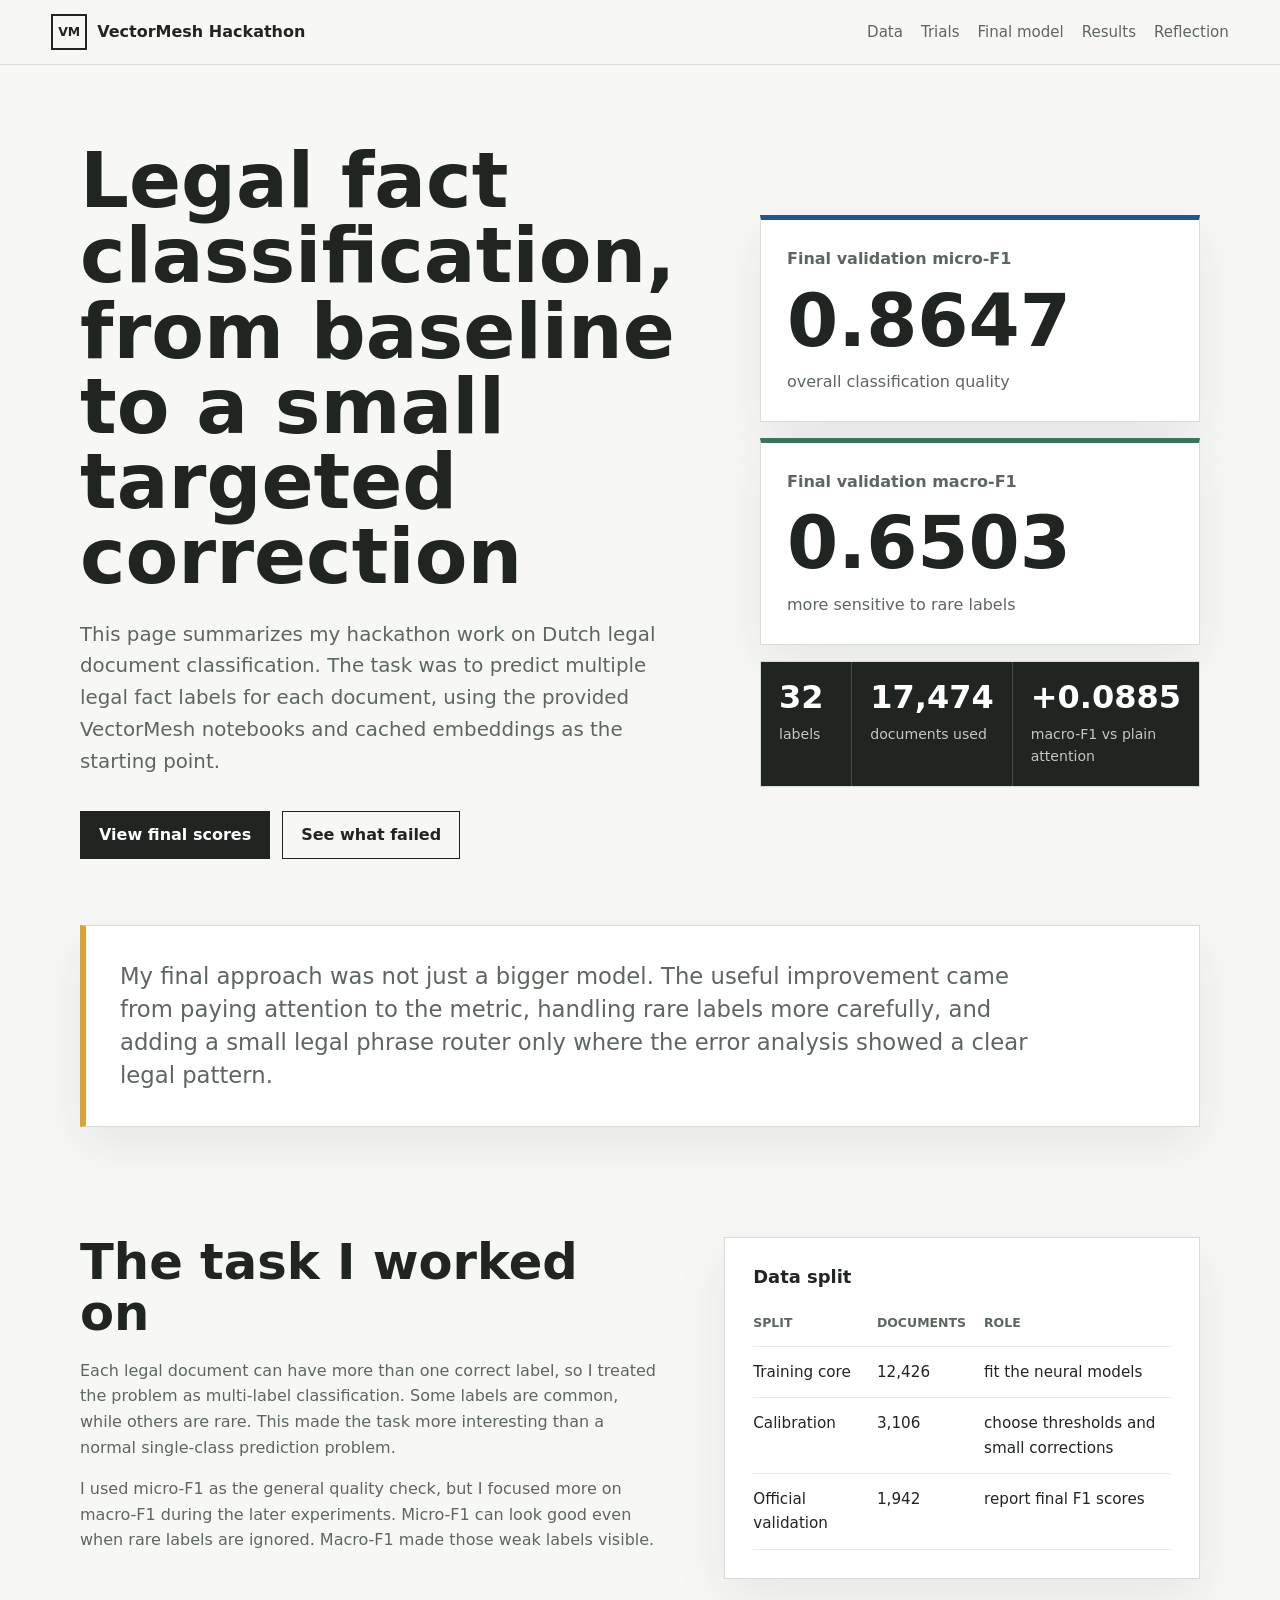
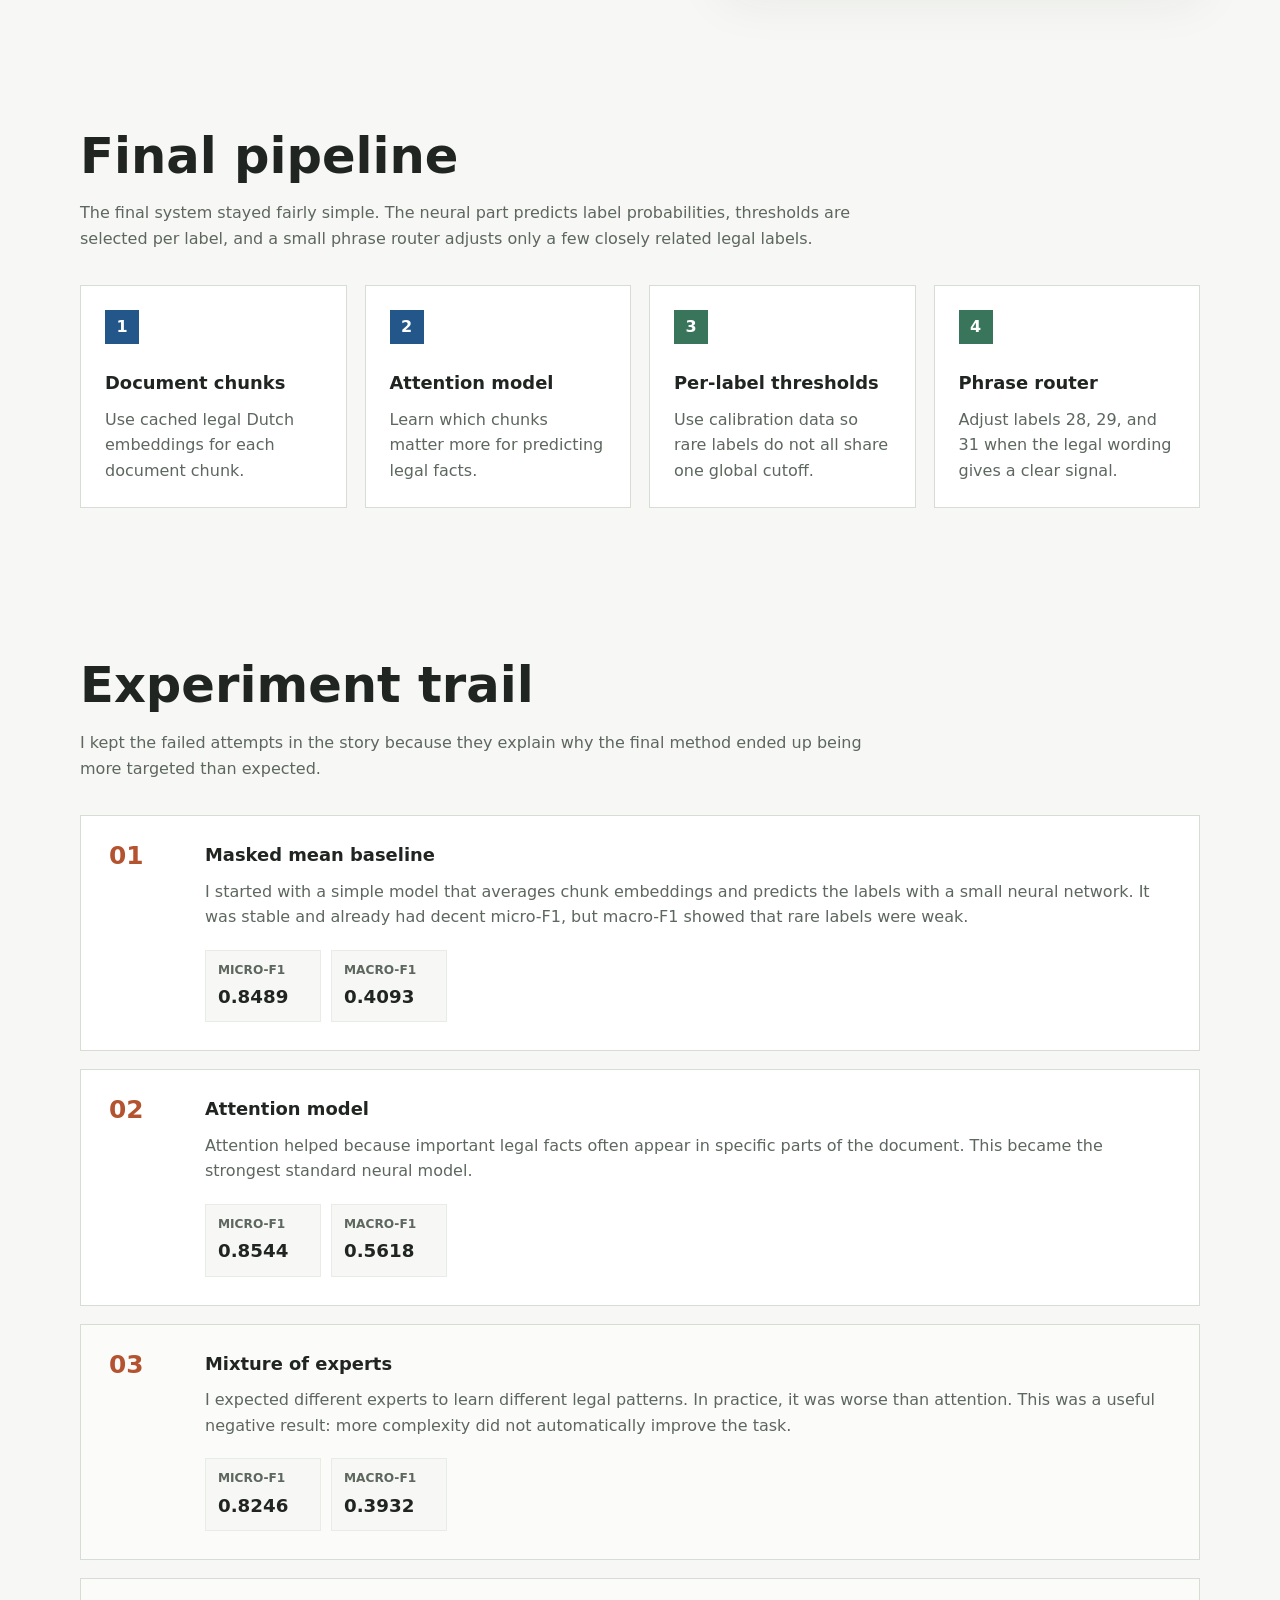
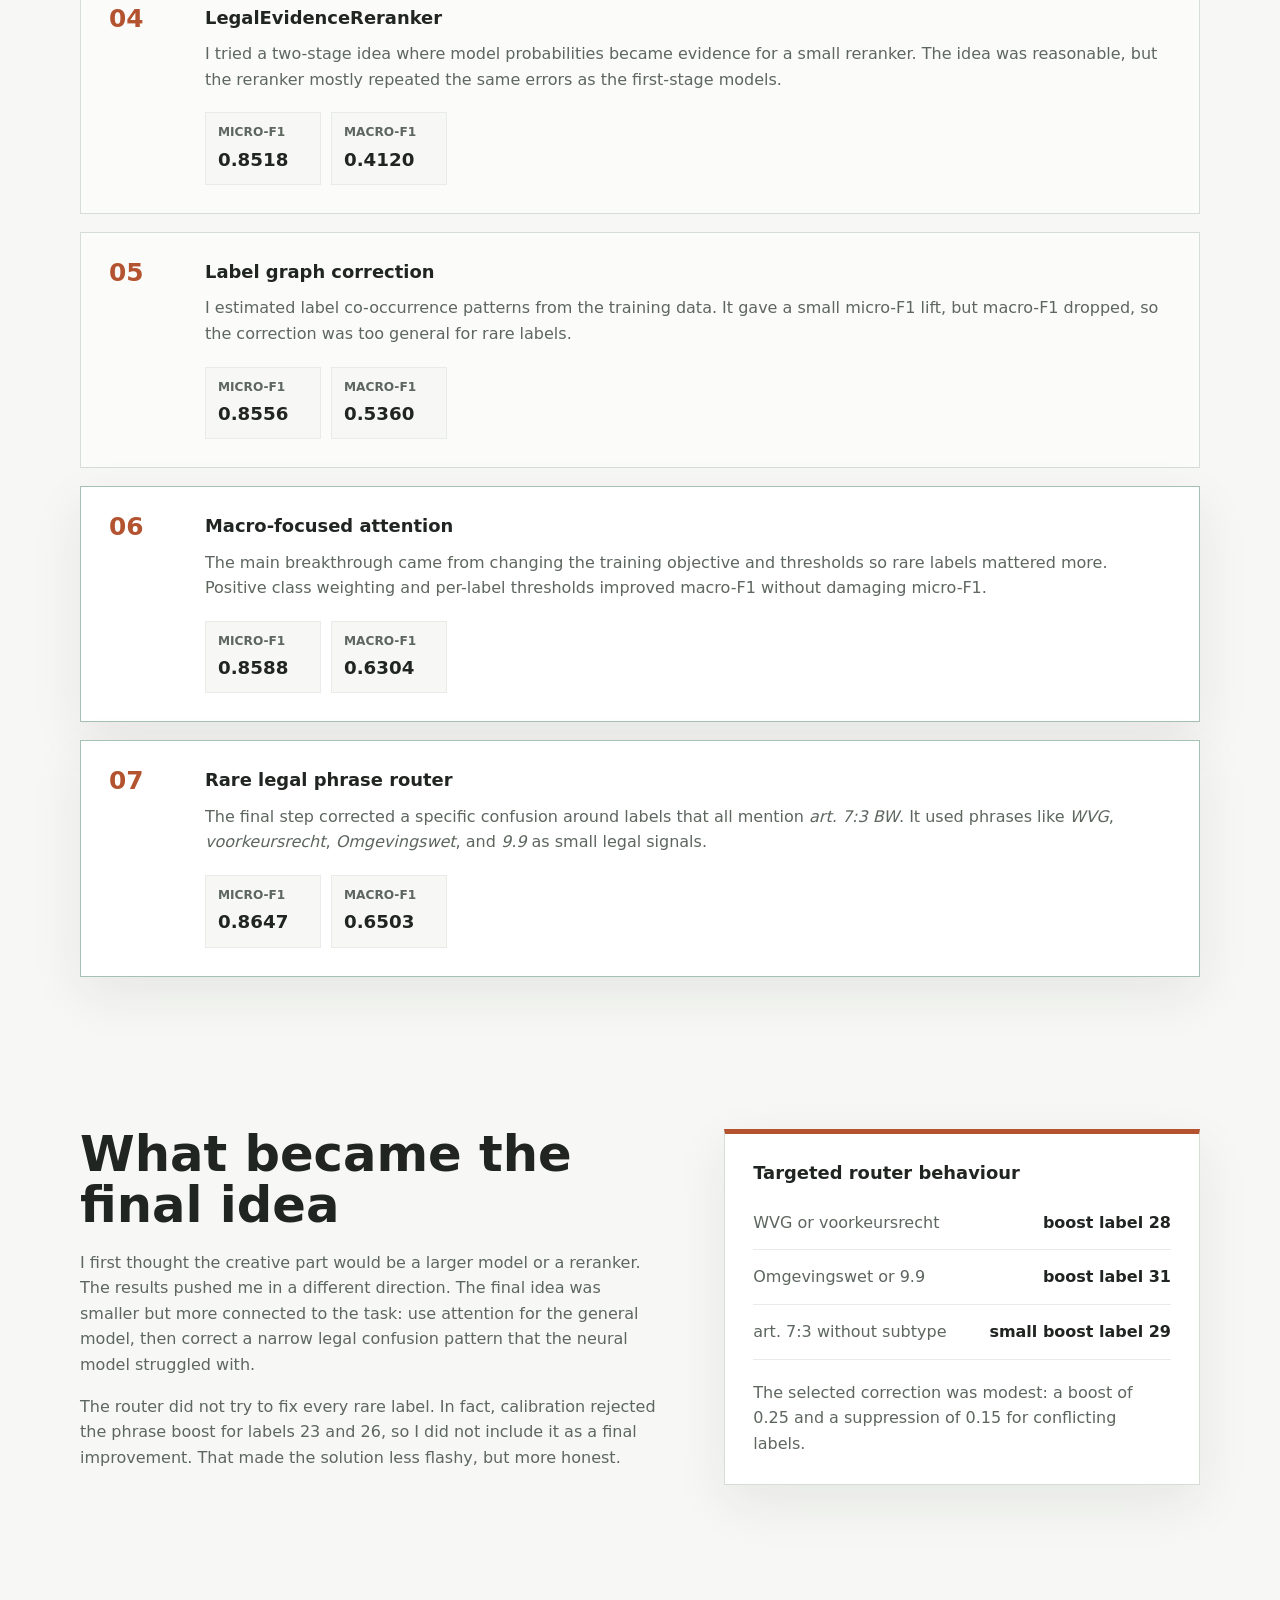
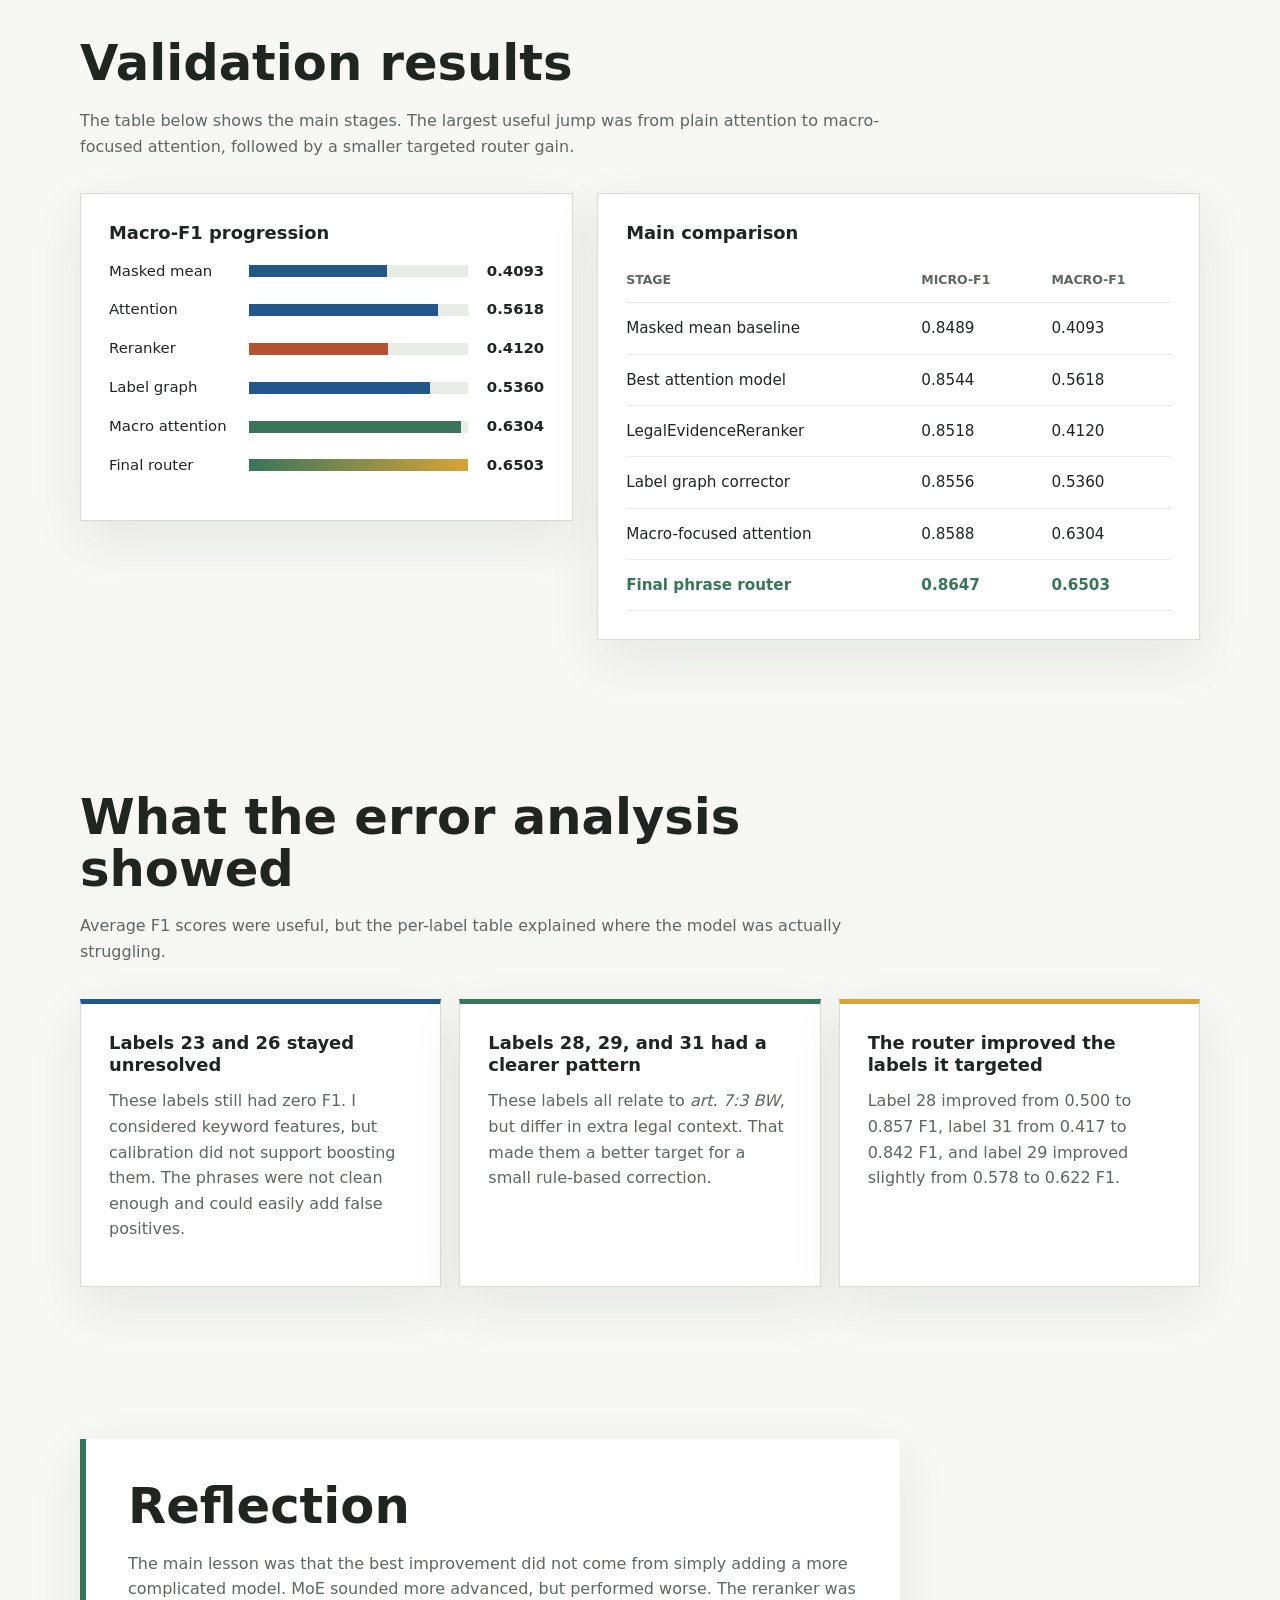
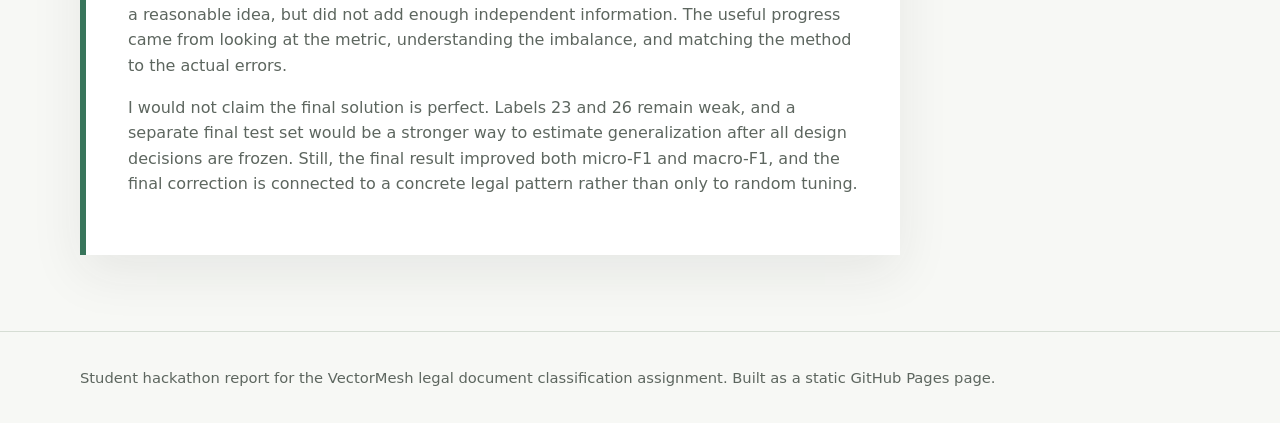
==== index.html @ 1c122263 "Add GitHub Pages report" ====
<!doctype html>
<html lang="en">
<head>
  <meta charset="utf-8">
  <meta name="viewport" content="width=device-width, initial-scale=1">
  <title>VectorMesh Hackathon Report</title>
  <meta name="description" content="Student report for the VectorMesh legal document classification hackathon.">
  <link rel="stylesheet" href="styles.css">
</head>
<body>
  <header class="site-header">
    <a class="brand" href="#top" aria-label="VectorMesh hackathon report home">
      <span class="brand-mark">VM</span>
      <span>VectorMesh Hackathon</span>
    </a>
    <nav class="nav" aria-label="Page sections">
      <a href="#data">Data</a>
      <a href="#experiments">Trials</a>
      <a href="#final">Final model</a>
      <a href="#results">Results</a>
      <a href="#reflection">Reflection</a>
    </nav>
  </header>

  <main id="top">
    <section class="hero section">
      <div class="hero-copy">
        <h1>Legal fact classification, from baseline to a small targeted correction</h1>
        <p>
          This page summarizes my hackathon work on Dutch legal document classification.
          The task was to predict multiple legal fact labels for each document, using the
          provided VectorMesh notebooks and cached embeddings as the starting point.
        </p>
        <div class="hero-actions" aria-label="Main result">
          <a class="button" href="#results">View final scores</a>
          <a class="button secondary" href="#experiments">See what failed</a>
        </div>
      </div>

      <div class="score-panel" aria-label="Final validation scores">
        <div class="score-card main-score">
          <span class="score-label">Final validation micro-F1</span>
          <strong>0.8647</strong>
          <span class="score-note">overall classification quality</span>
        </div>
        <div class="score-card main-score accent">
          <span class="score-label">Final validation macro-F1</span>
          <strong>0.6503</strong>
          <span class="score-note">more sensitive to rare labels</span>
        </div>
        <div class="mini-grid">
          <div>
            <strong>32</strong>
            <span>labels</span>
          </div>
          <div>
            <strong>17,474</strong>
            <span>documents used</span>
          </div>
          <div>
            <strong>+0.0885</strong>
            <span>macro-F1 vs plain attention</span>
          </div>
        </div>
      </div>
    </section>

    <section class="section compact" aria-label="Short summary">
      <div class="summary-strip">
        <p>
          My final approach was not just a bigger model. The useful improvement came from
          paying attention to the metric, handling rare labels more carefully, and adding a
          small legal phrase router only where the error analysis showed a clear legal pattern.
        </p>
      </div>
    </section>

    <section id="data" class="section two-column">
      <div>
        <h2>The task I worked on</h2>
        <p>
          Each legal document can have more than one correct label, so I treated the problem
          as multi-label classification. Some labels are common, while others are rare. This
          made the task more interesting than a normal single-class prediction problem.
        </p>
        <p>
          I used micro-F1 as the general quality check, but I focused more on macro-F1 during
          the later experiments. Micro-F1 can look good even when rare labels are ignored.
          Macro-F1 made those weak labels visible.
        </p>
      </div>

      <div class="table-card">
        <h3>Data split</h3>
        <table>
          <thead>
            <tr>
              <th>Split</th>
              <th>Documents</th>
              <th>Role</th>
            </tr>
          </thead>
          <tbody>
            <tr>
              <td>Training core</td>
              <td>12,426</td>
              <td>fit the neural models</td>
            </tr>
            <tr>
              <td>Calibration</td>
              <td>3,106</td>
              <td>choose thresholds and small corrections</td>
            </tr>
            <tr>
              <td>Official validation</td>
              <td>1,942</td>
              <td>report final F1 scores</td>
            </tr>
          </tbody>
        </table>
      </div>
    </section>

    <section class="section">
      <div class="section-heading">
        <h2>Final pipeline</h2>
        <p>
          The final system stayed fairly simple. The neural part predicts label probabilities,
          thresholds are selected per label, and a small phrase router adjusts only a few
          closely related legal labels.
        </p>
      </div>

      <div class="pipeline" aria-label="Pipeline diagram">
        <div class="pipe-step">
          <span class="pipe-number">1</span>
          <h3>Document chunks</h3>
          <p>Use cached legal Dutch embeddings for each document chunk.</p>
        </div>
        <div class="pipe-arrow" aria-hidden="true">&rarr;</div>
        <div class="pipe-step">
          <span class="pipe-number">2</span>
          <h3>Attention model</h3>
          <p>Learn which chunks matter more for predicting legal facts.</p>
        </div>
        <div class="pipe-arrow" aria-hidden="true">&rarr;</div>
        <div class="pipe-step">
          <span class="pipe-number">3</span>
          <h3>Per-label thresholds</h3>
          <p>Use calibration data so rare labels do not all share one global cutoff.</p>
        </div>
        <div class="pipe-arrow" aria-hidden="true">&rarr;</div>
        <div class="pipe-step">
          <span class="pipe-number">4</span>
          <h3>Phrase router</h3>
          <p>Adjust labels 28, 29, and 31 when the legal wording gives a clear signal.</p>
        </div>
      </div>
    </section>

    <section id="experiments" class="section">
      <div class="section-heading">
        <h2>Experiment trail</h2>
        <p>
          I kept the failed attempts in the story because they explain why the final method
          ended up being more targeted than expected.
        </p>
      </div>

      <div class="timeline">
        <article class="timeline-item">
          <span class="timeline-index">01</span>
          <div>
            <h3>Masked mean baseline</h3>
            <p>
              I started with a simple model that averages chunk embeddings and predicts the
              labels with a small neural network. It was stable and already had decent
              micro-F1, but macro-F1 showed that rare labels were weak.
            </p>
            <dl>
              <div><dt>micro-F1</dt><dd>0.8489</dd></div>
              <div><dt>macro-F1</dt><dd>0.4093</dd></div>
            </dl>
          </div>
        </article>

        <article class="timeline-item">
          <span class="timeline-index">02</span>
          <div>
            <h3>Attention model</h3>
            <p>
              Attention helped because important legal facts often appear in specific parts of
              the document. This became the strongest standard neural model.
            </p>
            <dl>
              <div><dt>micro-F1</dt><dd>0.8544</dd></div>
              <div><dt>macro-F1</dt><dd>0.5618</dd></div>
            </dl>
          </div>
        </article>

        <article class="timeline-item muted">
          <span class="timeline-index">03</span>
          <div>
            <h3>Mixture of experts</h3>
            <p>
              I expected different experts to learn different legal patterns. In practice, it
              was worse than attention. This was a useful negative result: more complexity did
              not automatically improve the task.
            </p>
            <dl>
              <div><dt>micro-F1</dt><dd>0.8246</dd></div>
              <div><dt>macro-F1</dt><dd>0.3932</dd></div>
            </dl>
          </div>
        </article>

        <article class="timeline-item muted">
          <span class="timeline-index">04</span>
          <div>
            <h3>LegalEvidenceReranker</h3>
            <p>
              I tried a two-stage idea where model probabilities became evidence for a small
              reranker. The idea was reasonable, but the reranker mostly repeated the same
              errors as the first-stage models.
            </p>
            <dl>
              <div><dt>micro-F1</dt><dd>0.8518</dd></div>
              <div><dt>macro-F1</dt><dd>0.4120</dd></div>
            </dl>
          </div>
        </article>

        <article class="timeline-item muted">
          <span class="timeline-index">05</span>
          <div>
            <h3>Label graph correction</h3>
            <p>
              I estimated label co-occurrence patterns from the training data. It gave a small
              micro-F1 lift, but macro-F1 dropped, so the correction was too general for rare
              labels.
            </p>
            <dl>
              <div><dt>micro-F1</dt><dd>0.8556</dd></div>
              <div><dt>macro-F1</dt><dd>0.5360</dd></div>
            </dl>
          </div>
        </article>

        <article class="timeline-item highlight">
          <span class="timeline-index">06</span>
          <div>
            <h3>Macro-focused attention</h3>
            <p>
              The main breakthrough came from changing the training objective and thresholds
              so rare labels mattered more. Positive class weighting and per-label thresholds
              improved macro-F1 without damaging micro-F1.
            </p>
            <dl>
              <div><dt>micro-F1</dt><dd>0.8588</dd></div>
              <div><dt>macro-F1</dt><dd>0.6304</dd></div>
            </dl>
          </div>
        </article>

        <article class="timeline-item highlight">
          <span class="timeline-index">07</span>
          <div>
            <h3>Rare legal phrase router</h3>
            <p>
              The final step corrected a specific confusion around labels that all mention
              <em>art. 7:3 BW</em>. It used phrases like <em>WVG</em>, <em>voorkeursrecht</em>,
              <em>Omgevingswet</em>, and <em>9.9</em> as small legal signals.
            </p>
            <dl>
              <div><dt>micro-F1</dt><dd>0.8647</dd></div>
              <div><dt>macro-F1</dt><dd>0.6503</dd></div>
            </dl>
          </div>
        </article>
      </div>
    </section>

    <section id="final" class="section two-column final-section">
      <div>
        <h2>What became the final idea</h2>
        <p>
          I first thought the creative part would be a larger model or a reranker. The results
          pushed me in a different direction. The final idea was smaller but more connected to
          the task: use attention for the general model, then correct a narrow legal confusion
          pattern that the neural model struggled with.
        </p>
        <p>
          The router did not try to fix every rare label. In fact, calibration rejected the
          phrase boost for labels 23 and 26, so I did not include it as a final improvement.
          That made the solution less flashy, but more honest.
        </p>
      </div>

      <div class="router-card">
        <h3>Targeted router behaviour</h3>
        <div class="router-rule">
          <span>WVG or voorkeursrecht</span>
          <strong>boost label 28</strong>
        </div>
        <div class="router-rule">
          <span>Omgevingswet or 9.9</span>
          <strong>boost label 31</strong>
        </div>
        <div class="router-rule">
          <span>art. 7:3 without subtype</span>
          <strong>small boost label 29</strong>
        </div>
        <p>
          The selected correction was modest: a boost of 0.25 and a suppression of 0.15 for
          conflicting labels.
        </p>
      </div>
    </section>

    <section id="results" class="section">
      <div class="section-heading">
        <h2>Validation results</h2>
        <p>
          The table below shows the main stages. The largest useful jump was from plain
          attention to macro-focused attention, followed by a smaller targeted router gain.
        </p>
      </div>

      <div class="results-layout">
        <div class="chart-card" aria-label="Macro-F1 chart">
          <h3>Macro-F1 progression</h3>
          <div class="bar-row">
            <span>Masked mean</span>
            <div class="bar-track"><div class="bar" style="width: 62.9%"></div></div>
            <strong>0.4093</strong>
          </div>
          <div class="bar-row">
            <span>Attention</span>
            <div class="bar-track"><div class="bar" style="width: 86.4%"></div></div>
            <strong>0.5618</strong>
          </div>
          <div class="bar-row weak">
            <span>Reranker</span>
            <div class="bar-track"><div class="bar" style="width: 63.4%"></div></div>
            <strong>0.4120</strong>
          </div>
          <div class="bar-row">
            <span>Label graph</span>
            <div class="bar-track"><div class="bar" style="width: 82.4%"></div></div>
            <strong>0.5360</strong>
          </div>
          <div class="bar-row good">
            <span>Macro attention</span>
            <div class="bar-track"><div class="bar" style="width: 96.9%"></div></div>
            <strong>0.6304</strong>
          </div>
          <div class="bar-row best">
            <span>Final router</span>
            <div class="bar-track"><div class="bar" style="width: 100%"></div></div>
            <strong>0.6503</strong>
          </div>
        </div>

        <div class="table-card">
          <h3>Main comparison</h3>
          <table>
            <thead>
              <tr>
                <th>Stage</th>
                <th>Micro-F1</th>
                <th>Macro-F1</th>
              </tr>
            </thead>
            <tbody>
              <tr>
                <td>Masked mean baseline</td>
                <td>0.8489</td>
                <td>0.4093</td>
              </tr>
              <tr>
                <td>Best attention model</td>
                <td>0.8544</td>
                <td>0.5618</td>
              </tr>
              <tr>
                <td>LegalEvidenceReranker</td>
                <td>0.8518</td>
                <td>0.4120</td>
              </tr>
              <tr>
                <td>Label graph corrector</td>
                <td>0.8556</td>
                <td>0.5360</td>
              </tr>
              <tr>
                <td>Macro-focused attention</td>
                <td>0.8588</td>
                <td>0.6304</td>
              </tr>
              <tr class="final-row">
                <td>Final phrase router</td>
                <td>0.8647</td>
                <td>0.6503</td>
              </tr>
            </tbody>
          </table>
        </div>
      </div>
    </section>

    <section class="section">
      <div class="section-heading">
        <h2>What the error analysis showed</h2>
        <p>
          Average F1 scores were useful, but the per-label table explained where the model was
          actually struggling.
        </p>
      </div>

      <div class="insight-grid">
        <article class="insight-card">
          <h3>Labels 23 and 26 stayed unresolved</h3>
          <p>
            These labels still had zero F1. I considered keyword features, but calibration did
            not support boosting them. The phrases were not clean enough and could easily add
            false positives.
          </p>
        </article>
        <article class="insight-card">
          <h3>Labels 28, 29, and 31 had a clearer pattern</h3>
          <p>
            These labels all relate to <em>art. 7:3 BW</em>, but differ in extra legal context.
            That made them a better target for a small rule-based correction.
          </p>
        </article>
        <article class="insight-card">
          <h3>The router improved the labels it targeted</h3>
          <p>
            Label 28 improved from 0.500 to 0.857 F1, label 31 from 0.417 to 0.842 F1,
            and label 29 improved slightly from 0.578 to 0.622 F1.
          </p>
        </article>
      </div>
    </section>

    <section id="reflection" class="section reflection">
      <div>
        <h2>Reflection</h2>
        <p>
          The main lesson was that the best improvement did not come from simply adding a more
          complicated model. MoE sounded more advanced, but performed worse. The reranker was a
          reasonable idea, but did not add enough independent information. The useful progress
          came from looking at the metric, understanding the imbalance, and matching the method
          to the actual errors.
        </p>
        <p>
          I would not claim the final solution is perfect. Labels 23 and 26 remain weak, and a
          separate final test set would be a stronger way to estimate generalization after all
          design decisions are frozen. Still, the final result improved both micro-F1 and
          macro-F1, and the final correction is connected to a concrete legal pattern rather
          than only to random tuning.
        </p>
      </div>
    </section>
  </main>

  <footer class="footer">
    <p>
      Student hackathon report for the VectorMesh legal document classification assignment.
      Built as a static GitHub Pages page.
    </p>
  </footer>
</body>
</html>
---- styles.css ----
:root {
  color-scheme: light;
  --bg: #f7f8f5;
  --paper: #ffffff;
  --ink: #202522;
  --muted: #5d665f;
  --soft: #e8ece6;
  --line: #d6ddd4;
  --blue: #235789;
  --green: #38755b;
  --rust: #b3532f;
  --gold: #d8a337;
  --shadow: 0 18px 50px rgba(32, 37, 34, 0.08);
}

* {
  box-sizing: border-box;
}

html {
  scroll-behavior: smooth;
}

body {
  margin: 0;
  background: var(--bg);
  color: var(--ink);
  font-family: Inter, ui-sans-serif, system-ui, -apple-system, BlinkMacSystemFont, "Segoe UI", sans-serif;
  font-size: 16px;
  line-height: 1.6;
  overflow-x: hidden;
}

a {
  color: inherit;
}

.site-header {
  position: sticky;
  top: 0;
  z-index: 10;
  display: flex;
  align-items: center;
  justify-content: space-between;
  gap: 24px;
  padding: 14px clamp(18px, 4vw, 56px);
  border-bottom: 1px solid rgba(214, 221, 212, 0.9);
  background: rgba(247, 248, 245, 0.92);
  backdrop-filter: blur(14px);
}

.brand,
.nav {
  display: flex;
  align-items: center;
}

.brand {
  gap: 10px;
  font-weight: 750;
  text-decoration: none;
}

.brand-mark {
  display: grid;
  width: 36px;
  height: 36px;
  place-items: center;
  border: 2px solid var(--ink);
  color: var(--ink);
  font-size: 0.78rem;
  letter-spacing: 0;
}

.nav {
  flex-wrap: wrap;
  justify-content: flex-end;
  gap: 8px 18px;
  color: var(--muted);
  font-size: 0.94rem;
}

.nav a {
  text-decoration: none;
}

.nav a:hover {
  color: var(--blue);
}

.section {
  width: min(1120px, calc(100% - 36px));
  margin: 0 auto;
  padding: 76px 0;
}

.section.compact {
  padding: 18px 0 34px;
}

.hero {
  display: grid;
  min-height: 620px;
  grid-template-columns: minmax(0, 1.05fr) minmax(320px, 0.75fr);
  align-items: center;
  gap: clamp(28px, 5vw, 70px);
  padding-top: 78px;
  padding-bottom: 48px;
}

.hero-copy h1,
h2,
h3,
p {
  margin-top: 0;
}

.hero-copy,
.score-panel,
.table-card,
.chart-card,
.router-card,
.insight-card {
  min-width: 0;
}

.hero-copy h1 {
  max-width: 780px;
  margin-bottom: 24px;
  font-size: clamp(2.35rem, 6vw, 5.45rem);
  line-height: 0.98;
  letter-spacing: 0;
  overflow-wrap: anywhere;
}

.hero-copy p {
  max-width: 660px;
  color: var(--muted);
  font-size: clamp(1.05rem, 1.6vw, 1.24rem);
  overflow-wrap: break-word;
}

.hero-actions {
  display: flex;
  flex-wrap: wrap;
  gap: 12px;
  margin-top: 34px;
}

.button {
  display: inline-flex;
  min-height: 44px;
  align-items: center;
  justify-content: center;
  padding: 10px 18px;
  border: 1px solid var(--ink);
  background: var(--ink);
  color: white;
  font-weight: 700;
  text-decoration: none;
}

.button.secondary {
  background: transparent;
  color: var(--ink);
}

.button:hover {
  transform: translateY(-1px);
}

.score-panel {
  display: grid;
  gap: 16px;
}

.score-card,
.summary-strip,
.table-card,
.chart-card,
.router-card,
.insight-card {
  border: 1px solid var(--line);
  background: var(--paper);
  box-shadow: var(--shadow);
}

.score-card {
  padding: 26px;
}

.main-score {
  border-top: 5px solid var(--blue);
}

.main-score.accent {
  border-top-color: var(--green);
}

.score-label,
.score-note {
  display: block;
  color: var(--muted);
}

.score-label {
  margin-bottom: 12px;
  font-weight: 700;
}

.score-card strong {
  display: block;
  font-size: clamp(2.8rem, 7vw, 4.6rem);
  line-height: 1;
}

.score-note {
  margin-top: 12px;
}

.mini-grid {
  display: grid;
  grid-template-columns: repeat(3, 1fr);
  border: 1px solid var(--line);
  background: var(--ink);
  color: white;
}

.mini-grid div {
  min-height: 108px;
  padding: 18px;
  border-right: 1px solid rgba(255, 255, 255, 0.18);
}

.mini-grid div:last-child {
  border-right: 0;
}

.mini-grid strong,
.mini-grid span {
  display: block;
}

.mini-grid strong {
  font-size: clamp(1.45rem, 3vw, 2rem);
  line-height: 1.1;
}

.mini-grid span {
  margin-top: 8px;
  color: rgba(255, 255, 255, 0.74);
  font-size: 0.88rem;
}

.summary-strip {
  padding: clamp(22px, 4vw, 34px);
  border-left: 6px solid var(--gold);
}

.summary-strip p {
  max-width: 940px;
  margin: 0;
  font-size: clamp(1.1rem, 2vw, 1.42rem);
  line-height: 1.45;
}

.two-column {
  display: grid;
  grid-template-columns: minmax(0, 1fr) minmax(320px, 0.82fr);
  gap: clamp(28px, 5vw, 70px);
}

h2 {
  margin-bottom: 18px;
  font-size: clamp(2rem, 4vw, 3.1rem);
  line-height: 1.04;
  letter-spacing: 0;
}

h3 {
  margin-bottom: 12px;
  font-size: 1.12rem;
  line-height: 1.25;
}

p {
  color: var(--muted);
}

.section-heading {
  max-width: 820px;
  margin-bottom: 34px;
}

.table-card,
.chart-card,
.router-card,
.insight-card {
  padding: clamp(20px, 3vw, 28px);
}

table {
  width: 100%;
  border-collapse: collapse;
  font-size: 0.95rem;
}

th,
td {
  padding: 13px 0;
  border-bottom: 1px solid var(--soft);
  text-align: left;
  vertical-align: top;
}

th {
  color: var(--muted);
  font-size: 0.78rem;
  letter-spacing: 0;
  text-transform: uppercase;
}

td:nth-child(n + 2),
th:nth-child(n + 2) {
  padding-left: 18px;
}

.final-row td {
  color: var(--green);
  font-weight: 800;
}

.pipeline {
  display: grid;
  grid-template-columns: repeat(4, minmax(0, 1fr));
  gap: 18px;
  align-items: stretch;
}

.pipe-step {
  min-height: 220px;
  padding: 24px;
  border: 1px solid var(--line);
  background: var(--paper);
}

.pipe-number {
  display: grid;
  width: 34px;
  height: 34px;
  place-items: center;
  margin-bottom: 28px;
  background: var(--blue);
  color: white;
  font-weight: 800;
}

.pipe-step:nth-of-type(5) .pipe-number,
.pipe-step:nth-of-type(7) .pipe-number {
  background: var(--green);
}

.pipe-step p {
  margin-bottom: 0;
}

.pipe-arrow {
  display: none;
}

.timeline {
  display: grid;
  gap: 18px;
}

.timeline-item {
  display: grid;
  grid-template-columns: 72px minmax(0, 1fr);
  gap: 24px;
  padding: clamp(20px, 3vw, 28px);
  border: 1px solid var(--line);
  background: var(--paper);
}

.timeline-item.highlight {
  border-color: rgba(56, 117, 91, 0.45);
  box-shadow: var(--shadow);
}

.timeline-item.muted {
  background: #fbfbfa;
}

.timeline-index {
  color: var(--rust);
  font-size: 1.55rem;
  font-weight: 850;
  line-height: 1;
}

.timeline-item dl {
  display: flex;
  flex-wrap: wrap;
  gap: 10px;
  margin: 20px 0 0;
}

.timeline-item dl div {
  min-width: 116px;
  padding: 10px 12px;
  border: 1px solid var(--soft);
  background: var(--bg);
}

dt {
  color: var(--muted);
  font-size: 0.76rem;
  font-weight: 700;
  text-transform: uppercase;
}

dd {
  margin: 2px 0 0;
  color: var(--ink);
  font-size: 1.14rem;
  font-weight: 800;
}

.final-section {
  align-items: start;
}

.router-card {
  border-top: 5px solid var(--rust);
}

.router-rule {
  display: grid;
  grid-template-columns: minmax(0, 1fr) auto;
  gap: 16px;
  align-items: center;
  padding: 14px 0;
  border-bottom: 1px solid var(--soft);
}

.router-rule span {
  color: var(--muted);
}

.router-rule strong {
  color: var(--ink);
}

.router-card p {
  margin-top: 20px;
  margin-bottom: 0;
}

.results-layout {
  display: grid;
  grid-template-columns: minmax(0, 0.9fr) minmax(420px, 1.1fr);
  gap: 24px;
  align-items: start;
}

.bar-row {
  display: grid;
  grid-template-columns: 128px minmax(90px, 1fr) 64px;
  gap: 12px;
  align-items: center;
  margin: 15px 0;
  font-size: 0.93rem;
}

.bar-track {
  height: 12px;
  overflow: hidden;
  background: var(--soft);
}

.bar {
  height: 100%;
  background: var(--blue);
}

.bar-row.weak .bar {
  background: var(--rust);
}

.bar-row.good .bar {
  background: var(--green);
}

.bar-row.best .bar {
  background: linear-gradient(90deg, var(--green), var(--gold));
}

.bar-row strong {
  text-align: right;
}

.insight-grid {
  display: grid;
  grid-template-columns: repeat(3, minmax(0, 1fr));
  gap: 18px;
}

.insight-card {
  min-height: 260px;
  border-top: 5px solid var(--blue);
}

.insight-card:nth-child(2) {
  border-top-color: var(--green);
}

.insight-card:nth-child(3) {
  border-top-color: var(--gold);
}

.reflection {
  display: grid;
  grid-template-columns: minmax(0, 820px);
}

.reflection div {
  padding: clamp(26px, 4vw, 42px);
  border-left: 6px solid var(--green);
  background: var(--paper);
  box-shadow: var(--shadow);
}

.footer {
  padding: 34px clamp(18px, 4vw, 56px);
  border-top: 1px solid var(--line);
}

.footer p {
  width: min(1120px, 100%);
  margin: 0 auto;
  font-size: 0.92rem;
}

@media (max-width: 920px) {
  .site-header {
    align-items: flex-start;
    flex-direction: column;
  }

  .nav {
    justify-content: flex-start;
  }

  .hero,
  .two-column,
  .results-layout {
    grid-template-columns: 1fr;
  }

  .hero {
    min-height: auto;
  }

  .pipeline,
  .insight-grid {
    grid-template-columns: 1fr 1fr;
  }
}

@media (max-width: 640px) {
.section {
    width: min(1120px, calc(100% - 26px));
    padding: 54px 0;
  }

  .hero {
    padding-top: 48px;
  }

  .hero-copy h1 {
    max-width: 340px;
    font-size: clamp(1.78rem, 7.2vw, 2rem);
    line-height: 1.08;
  }

  .hero-copy p {
    max-width: 34ch;
    font-size: 1rem;
  }

  .hero-actions,
  .button {
    width: 100%;
  }

  .mini-grid,
  .pipeline,
  .timeline-item,
  .insight-grid {
    grid-template-columns: 1fr;
  }

  .mini-grid div {
    border-right: 0;
    border-bottom: 1px solid rgba(255, 255, 255, 0.18);
  }

  .mini-grid div:last-child {
    border-bottom: 0;
  }

  .timeline-item {
    gap: 12px;
  }

  .router-rule,
  .bar-row {
    grid-template-columns: 1fr;
  }

  .bar-row strong {
    text-align: left;
  }

  table {
    font-size: 0.88rem;
  }

  th,
  td {
    padding: 10px 0;
  }

  td:nth-child(n + 2),
  th:nth-child(n + 2) {
    padding-left: 10px;
  }
}
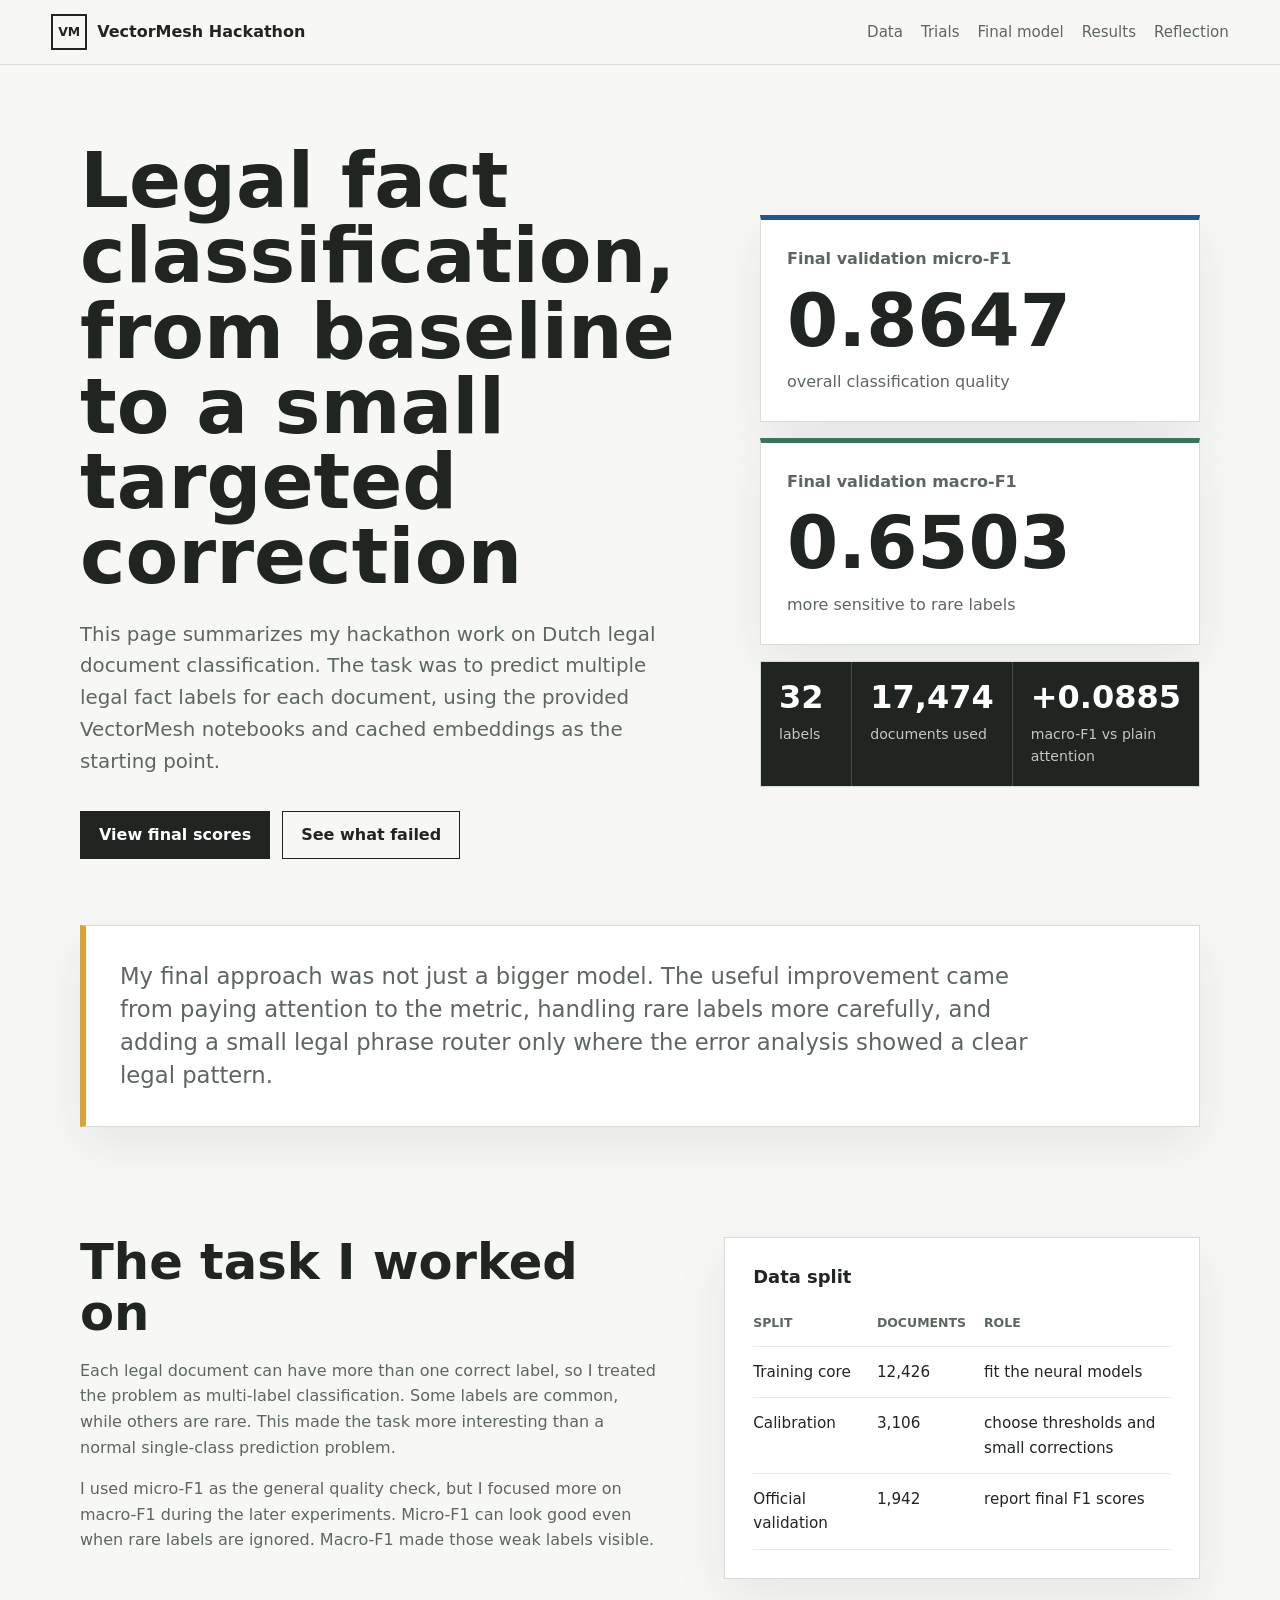
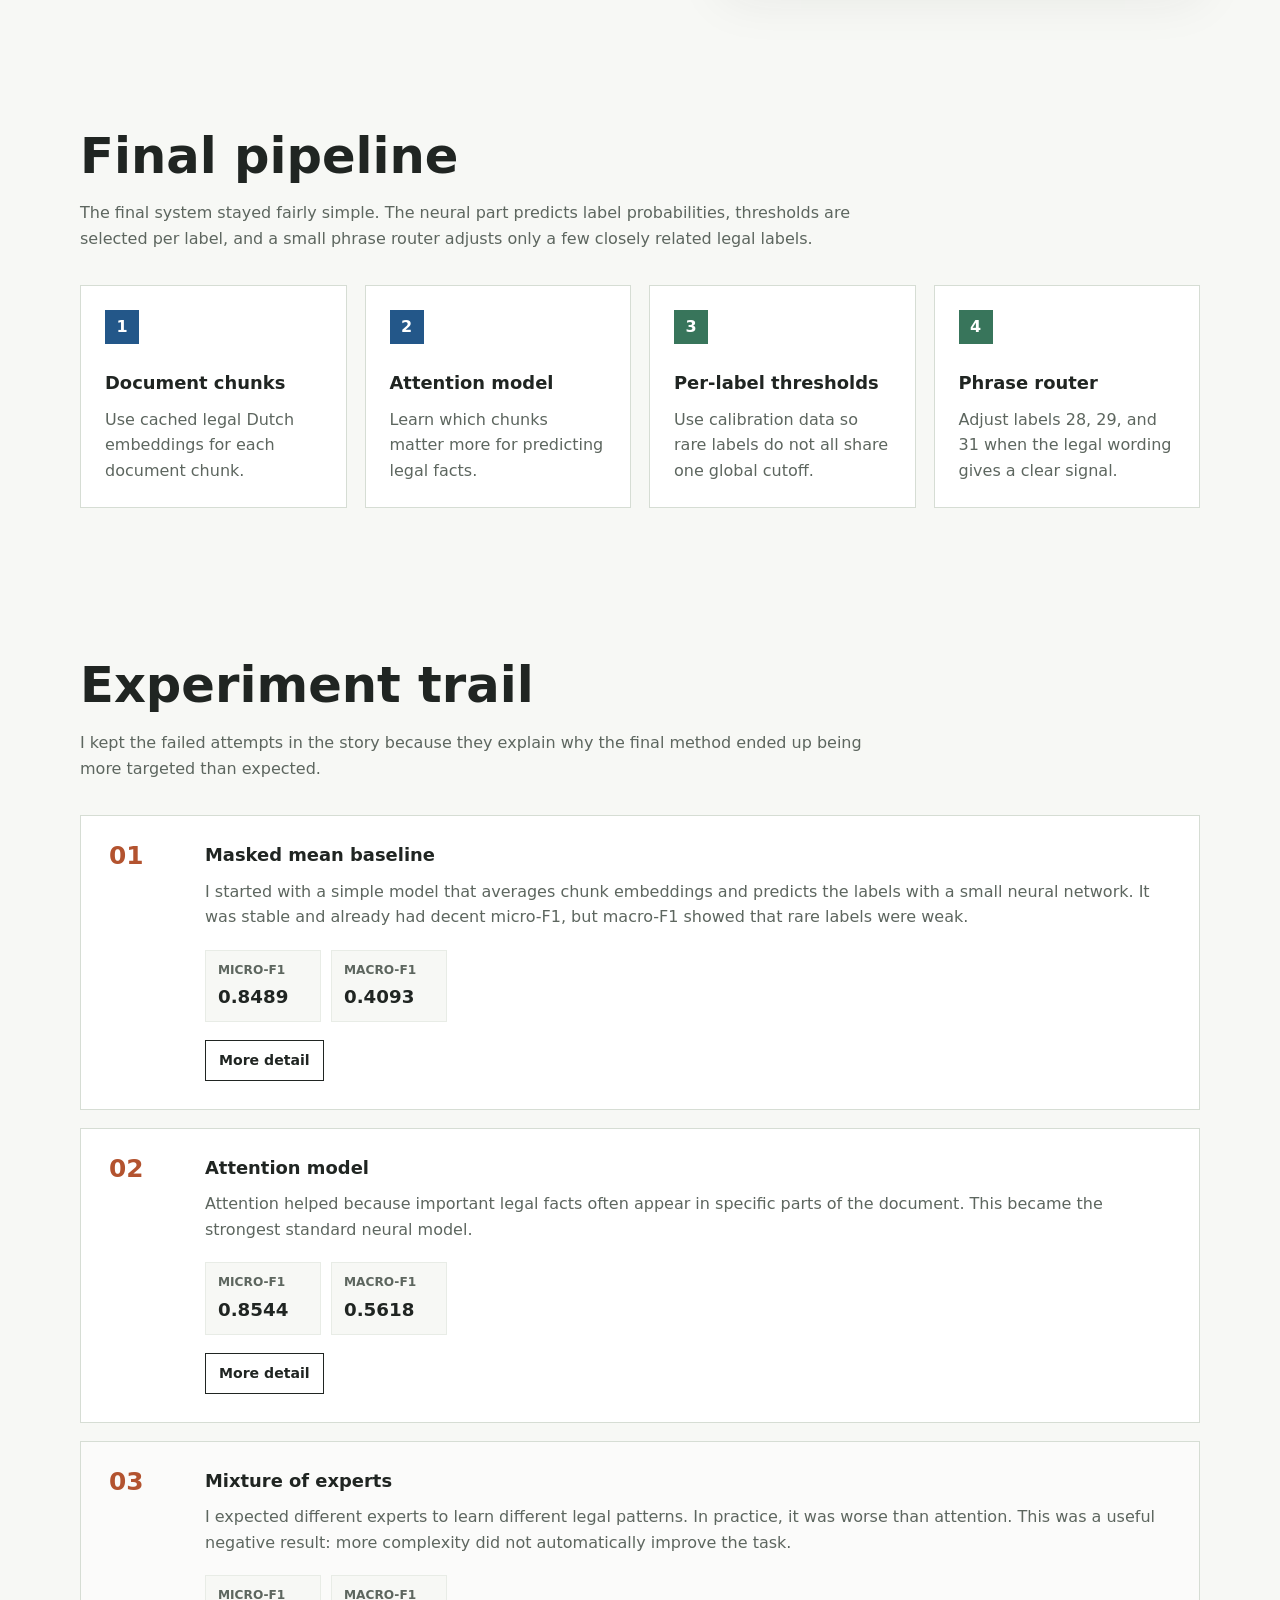
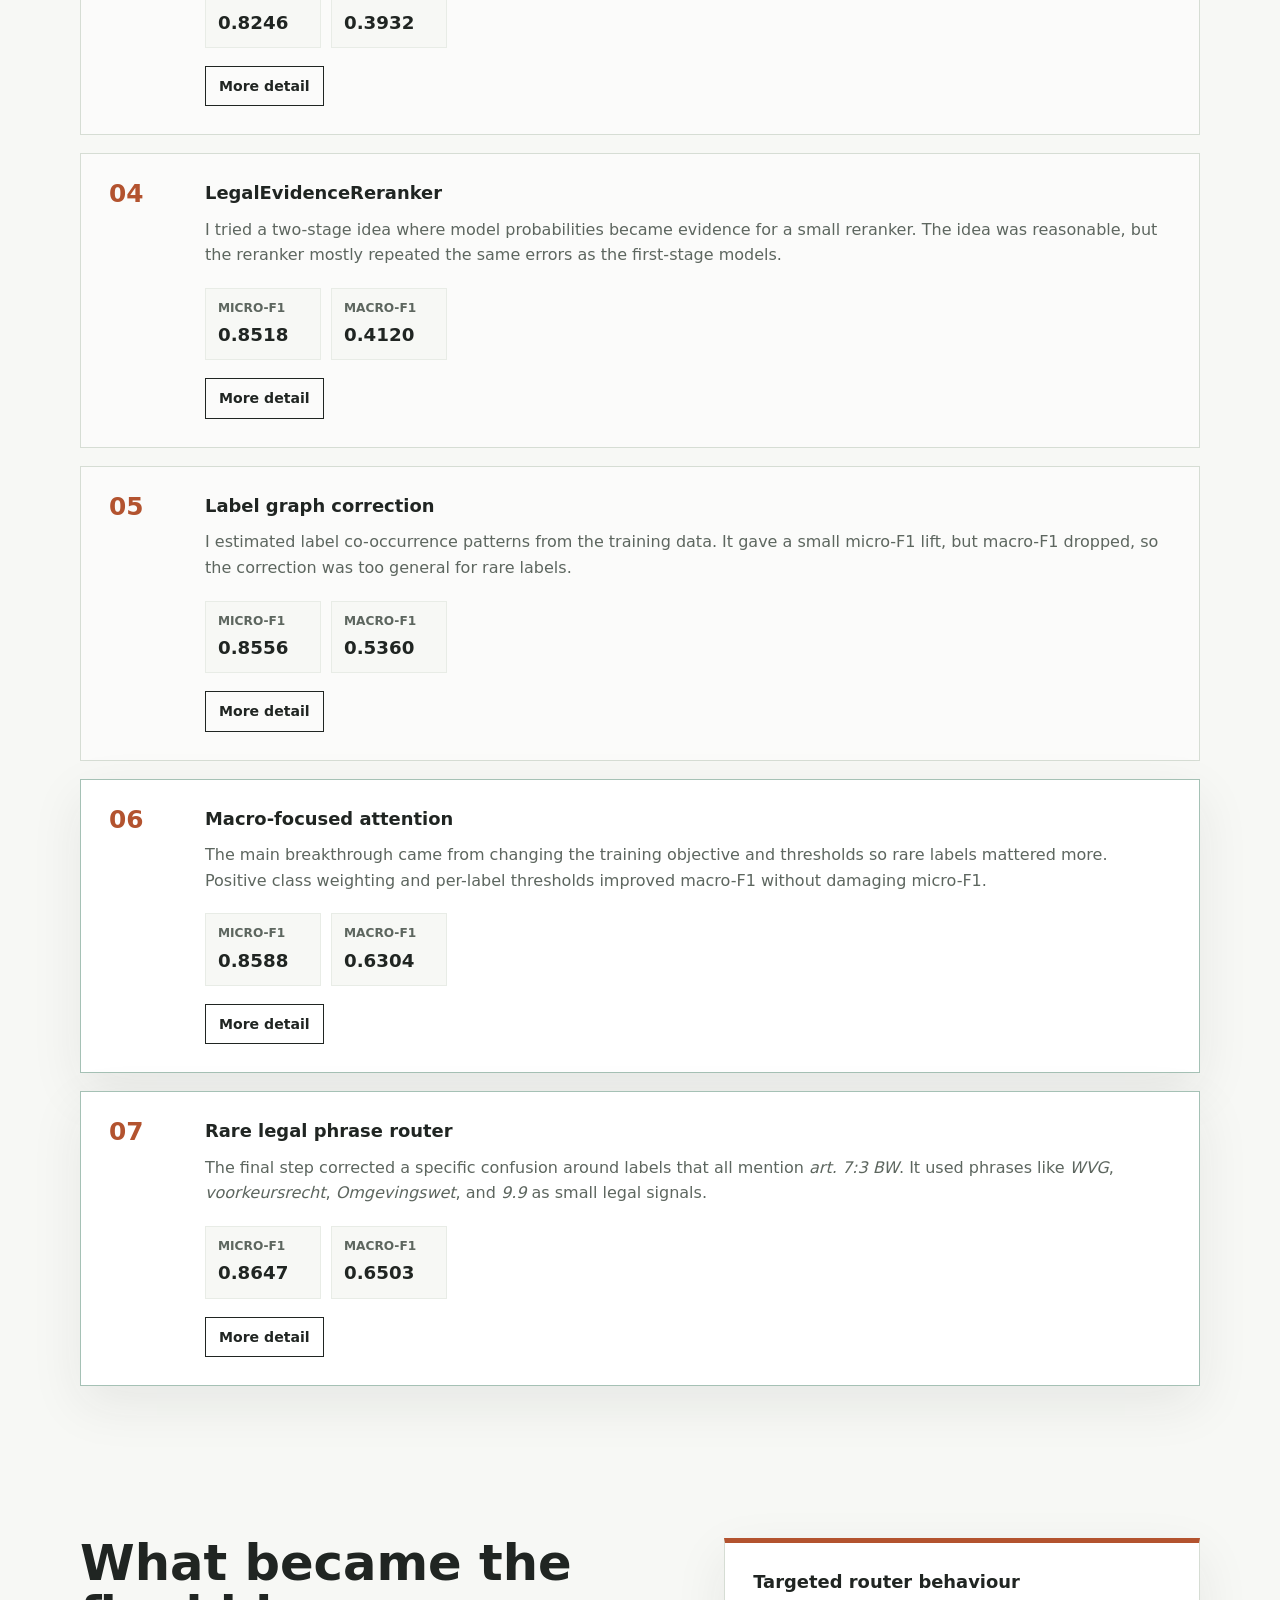
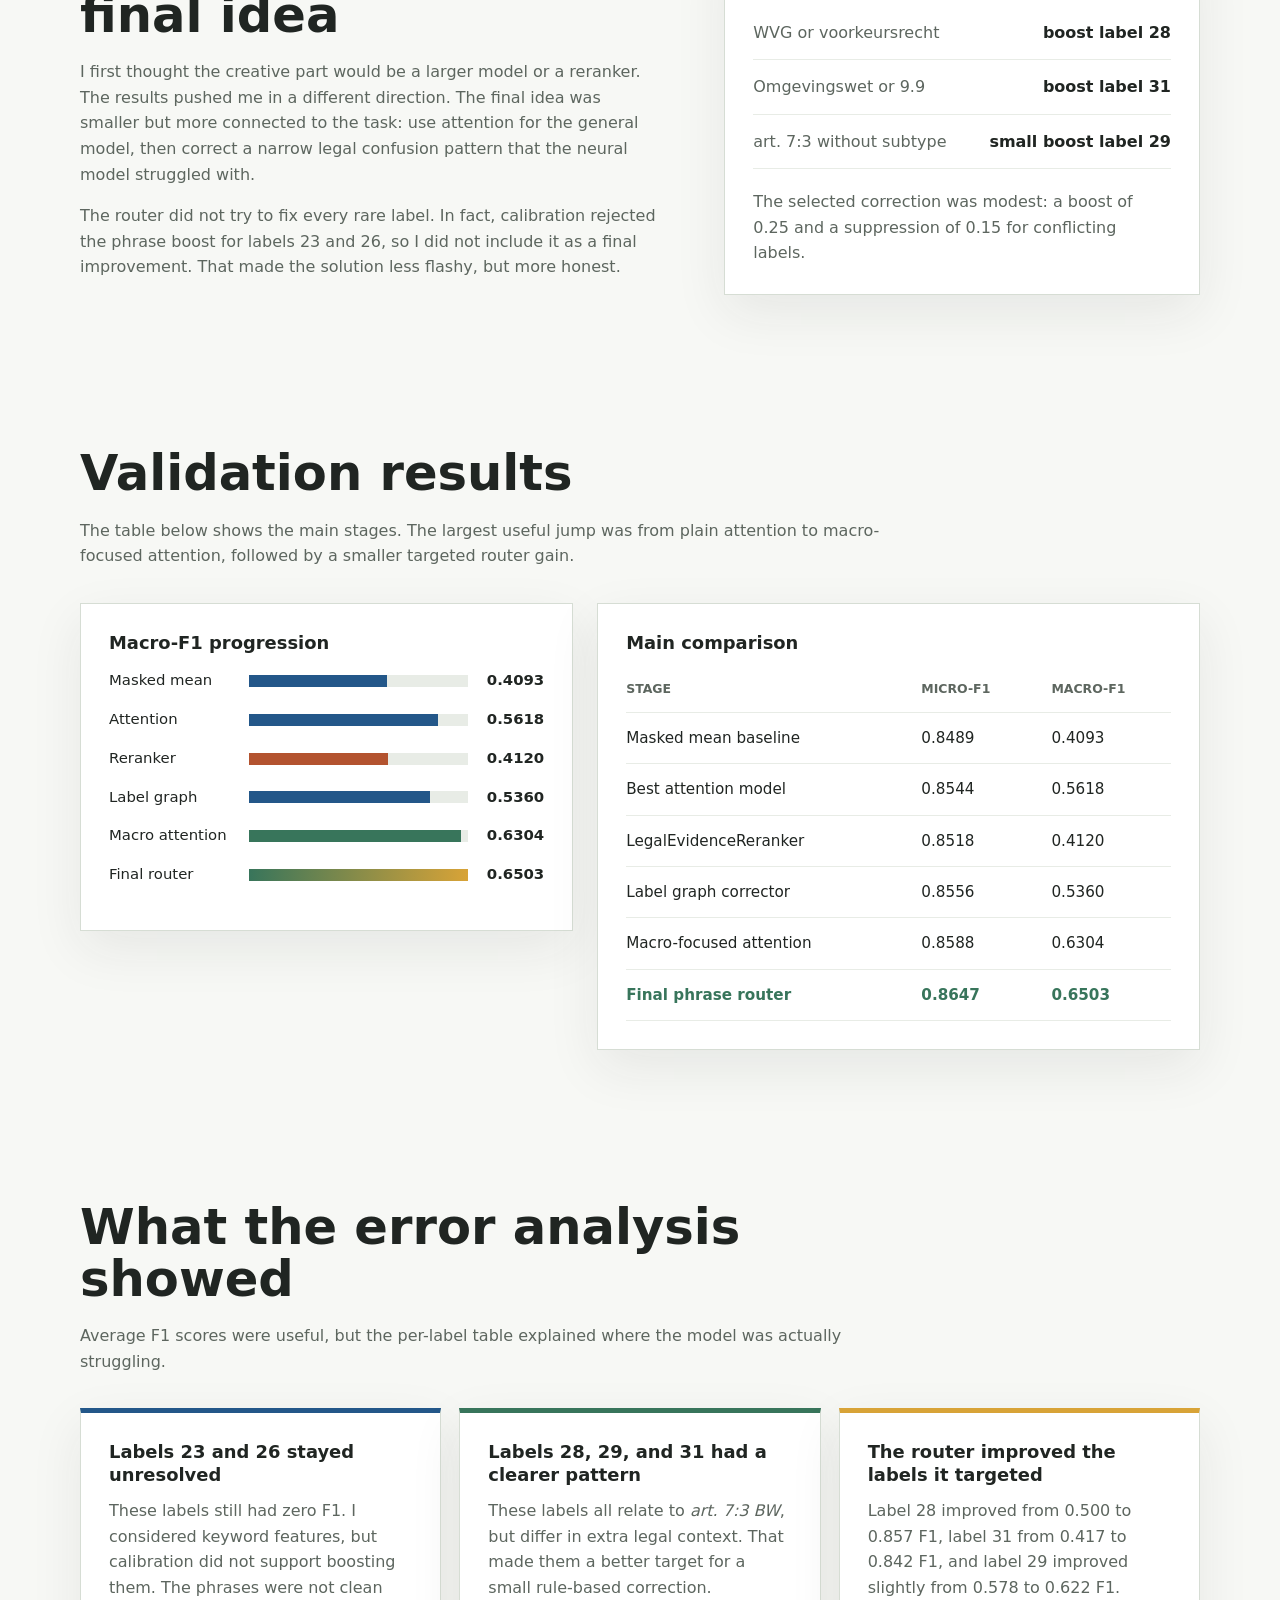
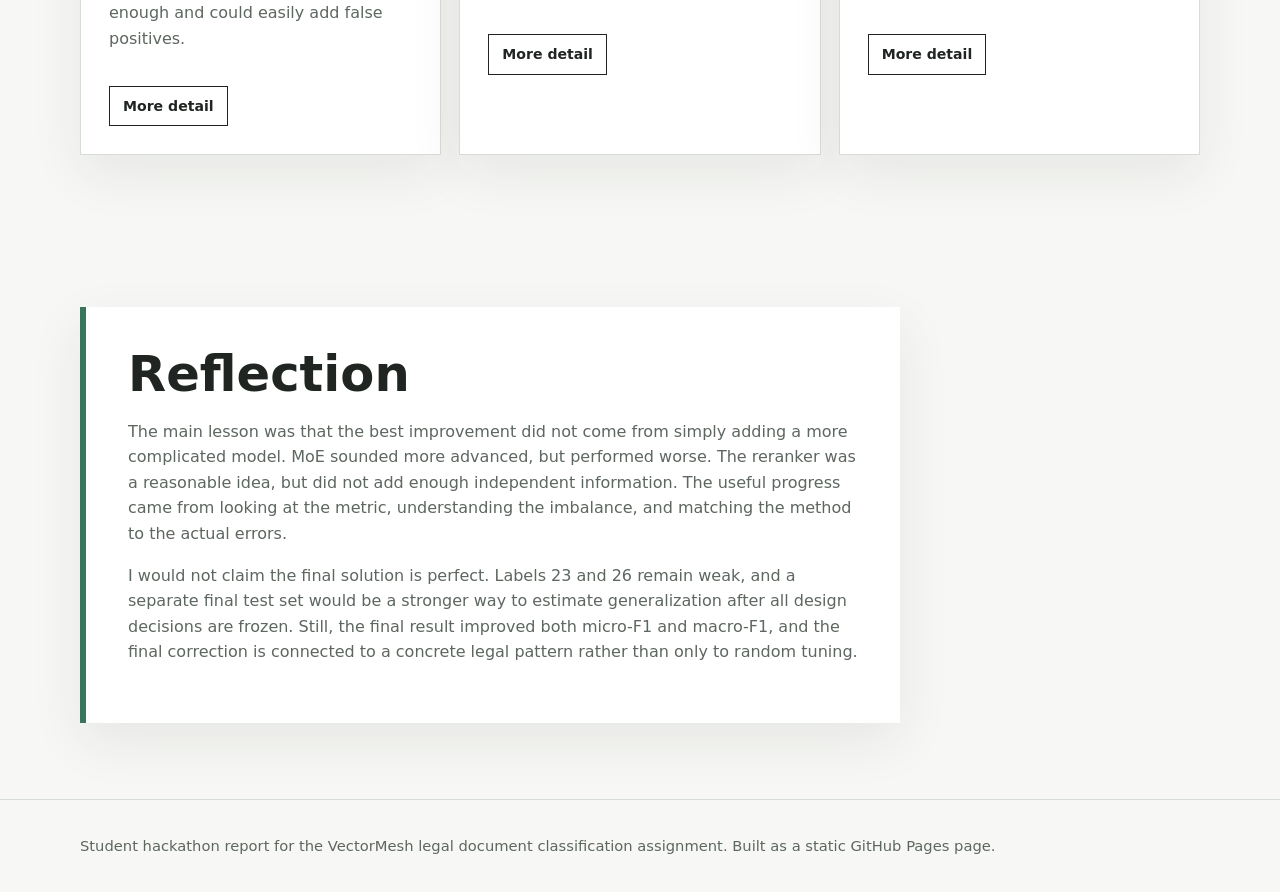
==== commit adb4f1ff: "Add expandable report summaries" ====
--- a/index.html
+++ b/index.html
@@ -6,6 +6,7 @@
   <title>VectorMesh Hackathon Report</title>
   <meta name="description" content="Student report for the VectorMesh legal document classification hackathon.">
   <link rel="stylesheet" href="styles.css">
+  <script src="script.js" defer></script>
 </head>
 <body>
   <header class="site-header">
@@ -181,6 +182,7 @@
               <div><dt>micro-F1</dt><dd>0.8489</dd></div>
               <div><dt>macro-F1</dt><dd>0.4093</dd></div>
             </dl>
+            <button type="button" class="detail-button" data-detail="masked-mean">More detail</button>
           </div>
         </article>
 
@@ -196,6 +198,7 @@
               <div><dt>micro-F1</dt><dd>0.8544</dd></div>
               <div><dt>macro-F1</dt><dd>0.5618</dd></div>
             </dl>
+            <button type="button" class="detail-button" data-detail="attention">More detail</button>
           </div>
         </article>
 
@@ -212,6 +215,7 @@
               <div><dt>micro-F1</dt><dd>0.8246</dd></div>
               <div><dt>macro-F1</dt><dd>0.3932</dd></div>
             </dl>
+            <button type="button" class="detail-button" data-detail="moe">More detail</button>
           </div>
         </article>
 
@@ -228,6 +232,7 @@
               <div><dt>micro-F1</dt><dd>0.8518</dd></div>
               <div><dt>macro-F1</dt><dd>0.4120</dd></div>
             </dl>
+            <button type="button" class="detail-button" data-detail="reranker">More detail</button>
           </div>
         </article>
 
@@ -244,6 +249,7 @@
               <div><dt>micro-F1</dt><dd>0.8556</dd></div>
               <div><dt>macro-F1</dt><dd>0.5360</dd></div>
             </dl>
+            <button type="button" class="detail-button" data-detail="label-graph">More detail</button>
           </div>
         </article>
 
@@ -260,6 +266,7 @@
               <div><dt>micro-F1</dt><dd>0.8588</dd></div>
               <div><dt>macro-F1</dt><dd>0.6304</dd></div>
             </dl>
+            <button type="button" class="detail-button" data-detail="macro-attention">More detail</button>
           </div>
         </article>
 
@@ -276,6 +283,7 @@
               <div><dt>micro-F1</dt><dd>0.8647</dd></div>
               <div><dt>macro-F1</dt><dd>0.6503</dd></div>
             </dl>
+            <button type="button" class="detail-button" data-detail="phrase-router">More detail</button>
           </div>
         </article>
       </div>
@@ -426,6 +434,7 @@
             not support boosting them. The phrases were not clean enough and could easily add
             false positives.
           </p>
+          <button type="button" class="detail-button" data-detail="unresolved-labels">More detail</button>
         </article>
         <article class="insight-card">
           <h3>Labels 28, 29, and 31 had a clearer pattern</h3>
@@ -433,6 +442,7 @@
             These labels all relate to <em>art. 7:3 BW</em>, but differ in extra legal context.
             That made them a better target for a small rule-based correction.
           </p>
+          <button type="button" class="detail-button" data-detail="clearer-pattern">More detail</button>
         </article>
         <article class="insight-card">
           <h3>The router improved the labels it targeted</h3>
@@ -440,6 +450,7 @@
             Label 28 improved from 0.500 to 0.857 F1, label 31 from 0.417 to 0.842 F1,
             and label 29 improved slightly from 0.578 to 0.622 F1.
           </p>
+          <button type="button" class="detail-button" data-detail="router-impact">More detail</button>
         </article>
       </div>
     </section>
@@ -464,6 +475,17 @@
       </div>
     </section>
   </main>
+
+  <dialog class="detail-dialog" id="detail-dialog" aria-labelledby="detail-title">
+    <div class="dialog-panel">
+      <div class="dialog-header">
+        <p class="dialog-kicker" id="detail-kicker"></p>
+        <button type="button" class="close-button" data-close-dialog>Close</button>
+      </div>
+      <h2 id="detail-title"></h2>
+      <div class="dialog-body" id="detail-body"></div>
+    </div>
+  </dialog>
 
   <footer class="footer">
     <p>
--- a/styles.css
+++ b/styles.css
@@ -169,6 +169,35 @@
   transform: translateY(-1px);
 }
 
+.detail-button,
+.close-button {
+  display: inline-flex;
+  min-height: 38px;
+  align-items: center;
+  justify-content: center;
+  border: 1px solid var(--ink);
+  background: transparent;
+  color: var(--ink);
+  cursor: pointer;
+  font: inherit;
+  font-size: 0.88rem;
+  font-weight: 800;
+}
+
+.detail-button {
+  margin-top: 18px;
+  padding: 8px 13px;
+}
+
+.detail-button:hover,
+.detail-button:focus-visible,
+.close-button:hover,
+.close-button:focus-visible {
+  background: var(--ink);
+  color: white;
+  outline: none;
+}
+
 .score-panel {
   display: grid;
   gap: 16px;
@@ -541,6 +570,84 @@
   font-size: 0.92rem;
 }
 
+.detail-dialog {
+  box-sizing: border-box;
+  width: min(760px, calc(100% - 32px));
+  max-height: min(760px, calc(100vh - 40px));
+  margin: auto;
+  padding: 0;
+  border: 0;
+  background: transparent;
+  color: var(--ink);
+}
+
+.detail-dialog::backdrop {
+  background: rgba(32, 37, 34, 0.46);
+  backdrop-filter: blur(3px);
+}
+
+.dialog-panel {
+  max-height: min(760px, calc(100vh - 40px));
+  overflow: auto;
+  padding: clamp(24px, 4vw, 38px);
+  border: 1px solid var(--line);
+  border-top: 6px solid var(--green);
+  background: var(--paper);
+  box-shadow: 0 28px 80px rgba(32, 37, 34, 0.24);
+}
+
+.dialog-header {
+  display: flex;
+  align-items: flex-start;
+  justify-content: space-between;
+  gap: 18px;
+  margin-bottom: 18px;
+}
+
+.dialog-kicker {
+  margin: 0;
+  color: var(--rust);
+  font-size: 0.8rem;
+  font-weight: 850;
+  text-transform: uppercase;
+}
+
+.close-button {
+  flex: 0 0 auto;
+  padding: 7px 12px;
+}
+
+.dialog-panel h2 {
+  max-width: 620px;
+  margin-bottom: 22px;
+  font-size: clamp(1.8rem, 4vw, 2.7rem);
+}
+
+.dialog-body {
+  display: grid;
+  gap: 18px;
+}
+
+.dialog-section {
+  padding-top: 18px;
+  border-top: 1px solid var(--soft);
+}
+
+.dialog-section:first-child {
+  padding-top: 0;
+  border-top: 0;
+}
+
+.dialog-section h3 {
+  margin-bottom: 8px;
+  color: var(--ink);
+}
+
+.dialog-section p {
+  margin-bottom: 0;
+  overflow-wrap: anywhere;
+}
+
 @media (max-width: 920px) {
   .site-header {
     align-items: flex-start;
@@ -590,6 +697,10 @@
 
   .hero-actions,
   .button {
+    width: 100%;
+  }
+
+  .detail-button {
     width: 100%;
   }
 
@@ -635,4 +746,31 @@
   th:nth-child(n + 2) {
     padding-left: 10px;
   }
-}
+
+  .dialog-header {
+    flex-direction: column;
+  }
+
+  .detail-dialog {
+    width: 330px;
+    max-width: calc(100vw - 48px);
+  }
+
+  .dialog-panel {
+    padding: 22px;
+  }
+
+  .dialog-panel h2 {
+    font-size: 1.55rem;
+    line-height: 1.12;
+  }
+
+  .dialog-section h3 {
+    font-size: 1rem;
+    overflow-wrap: anywhere;
+  }
+
+  .close-button {
+    width: 100%;
+  }
+}
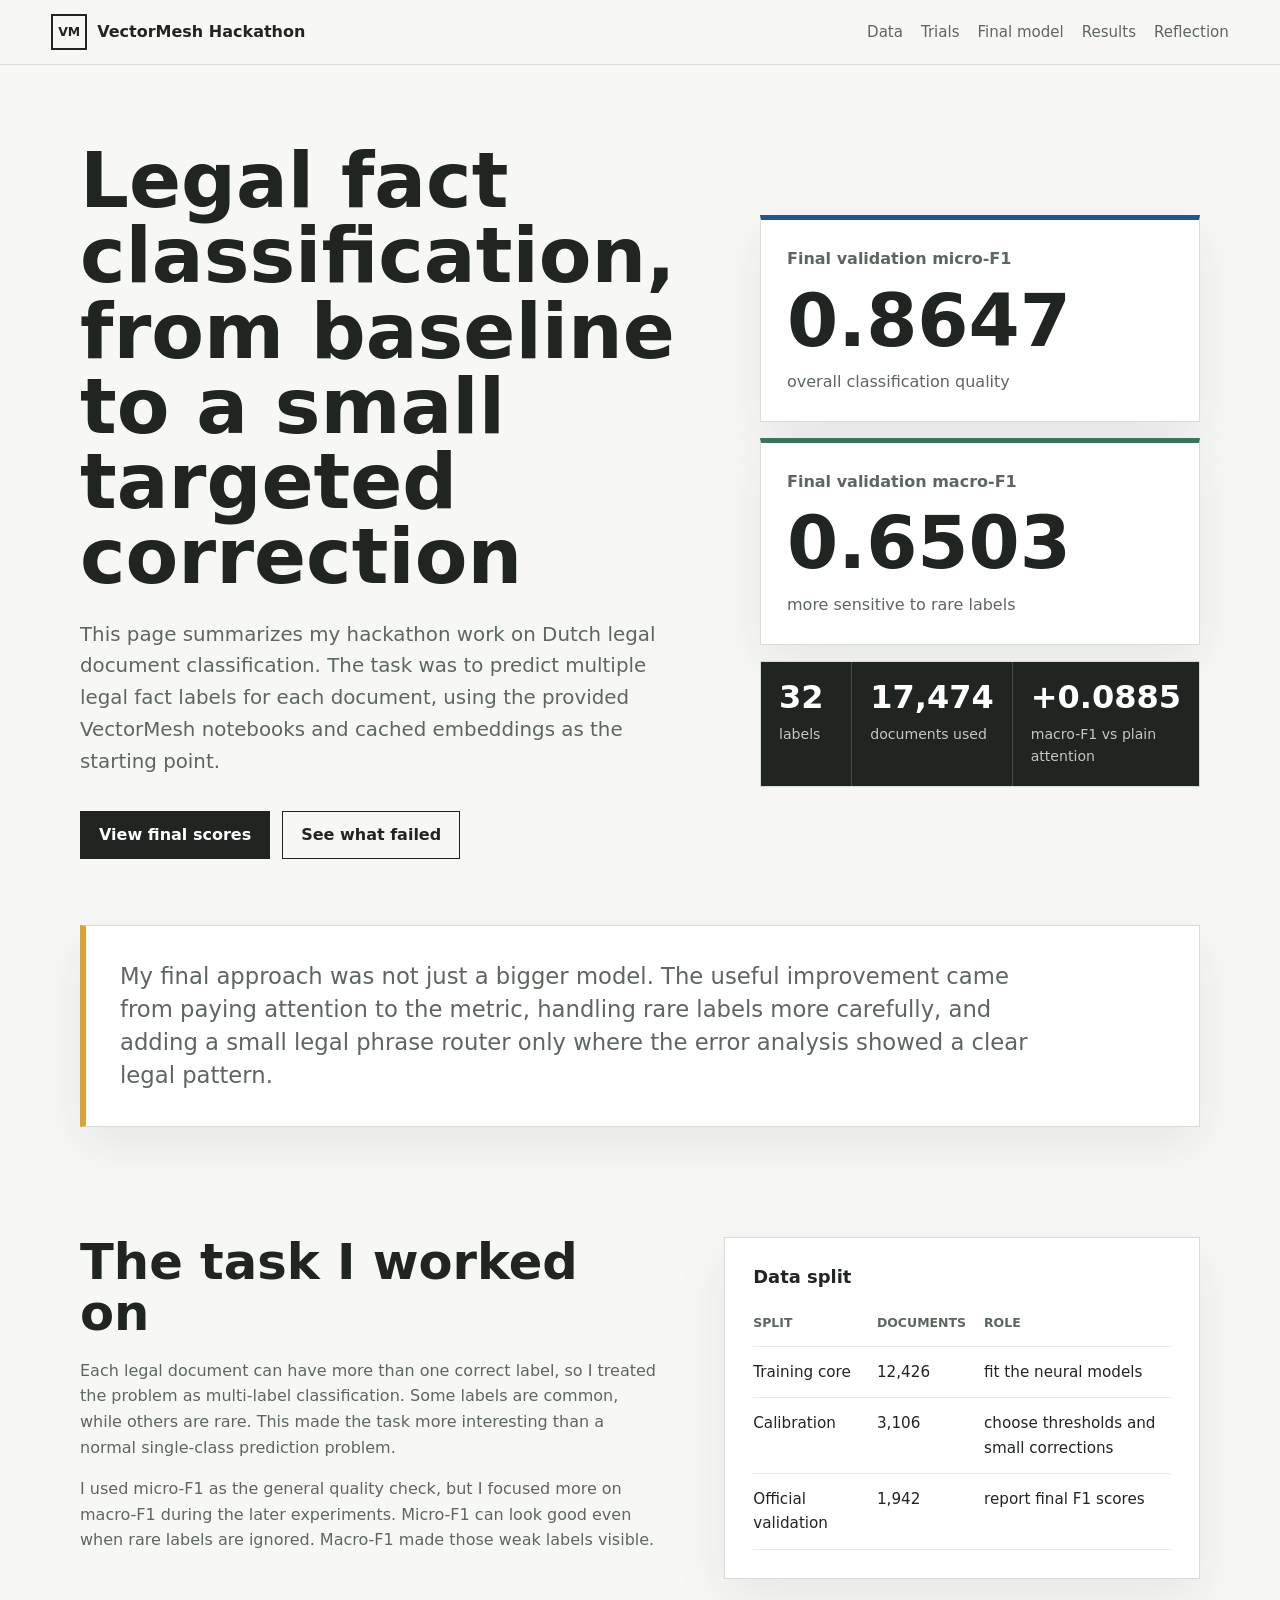
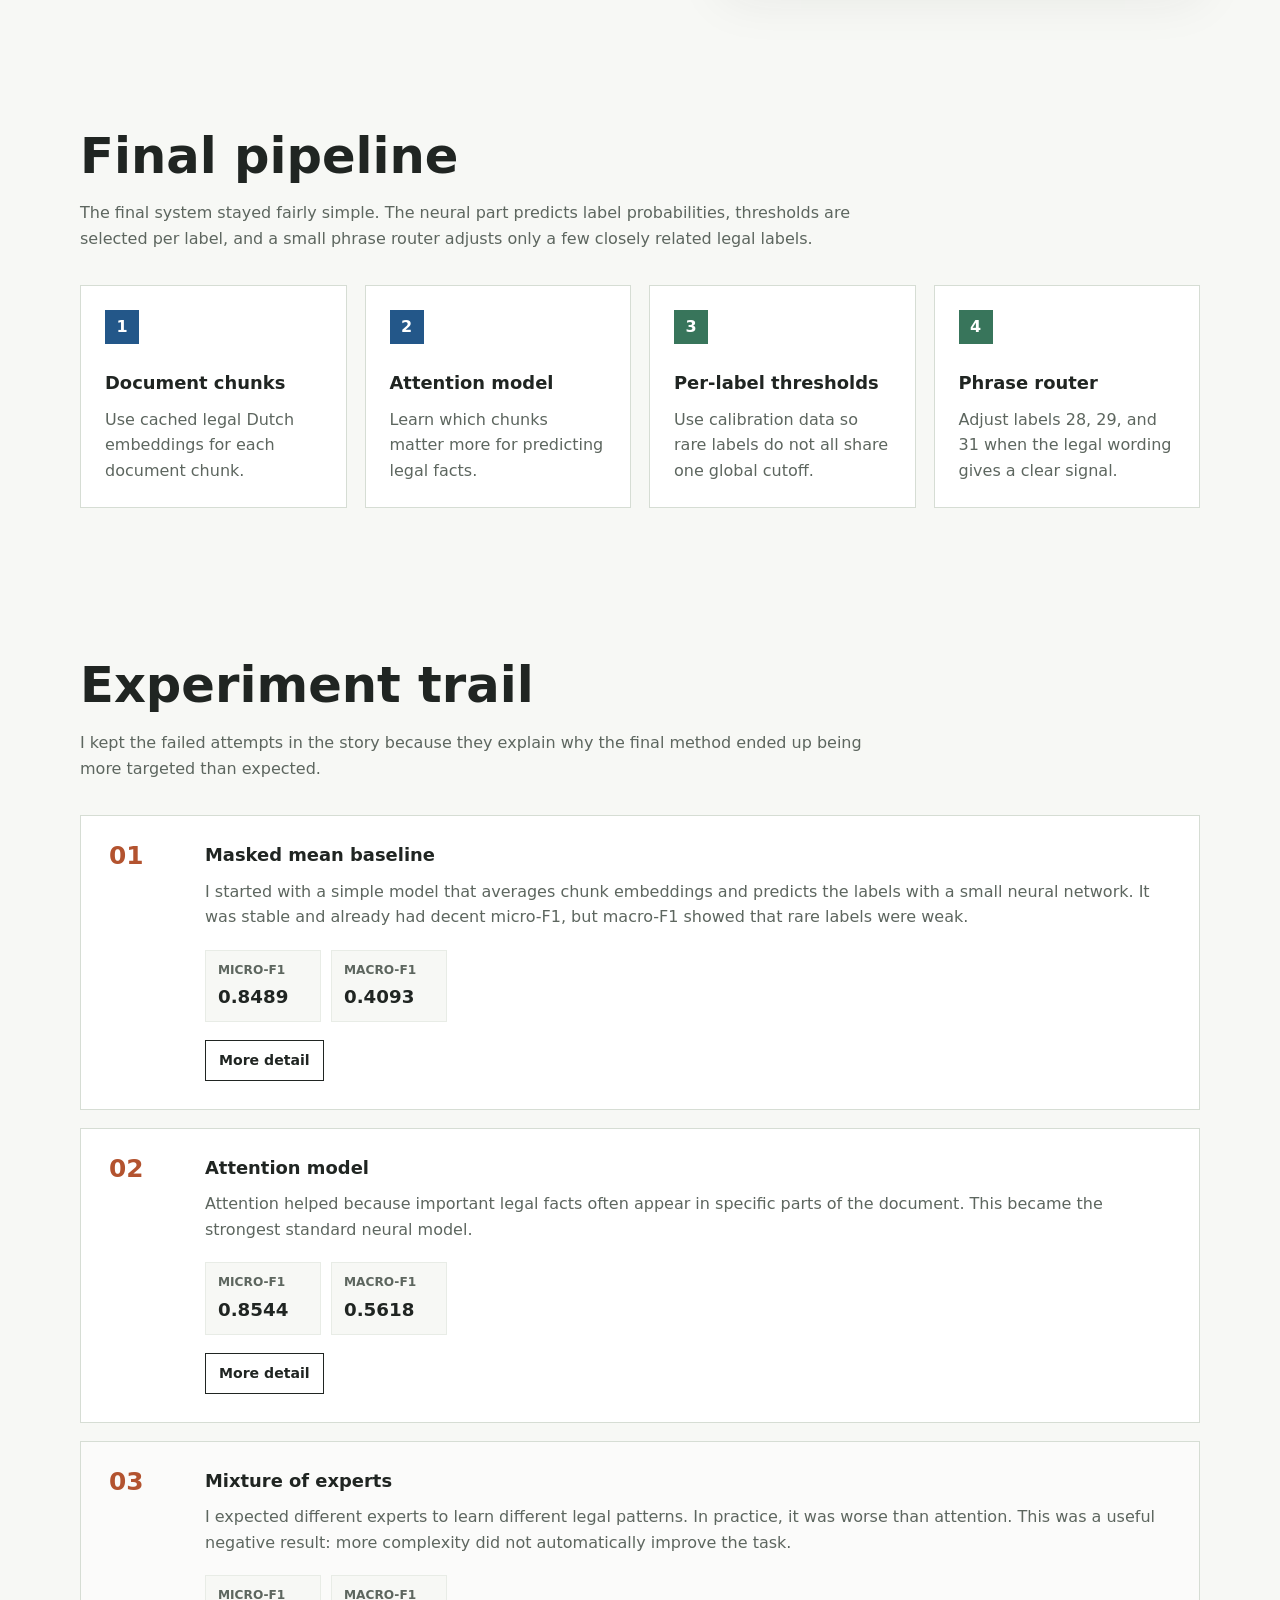
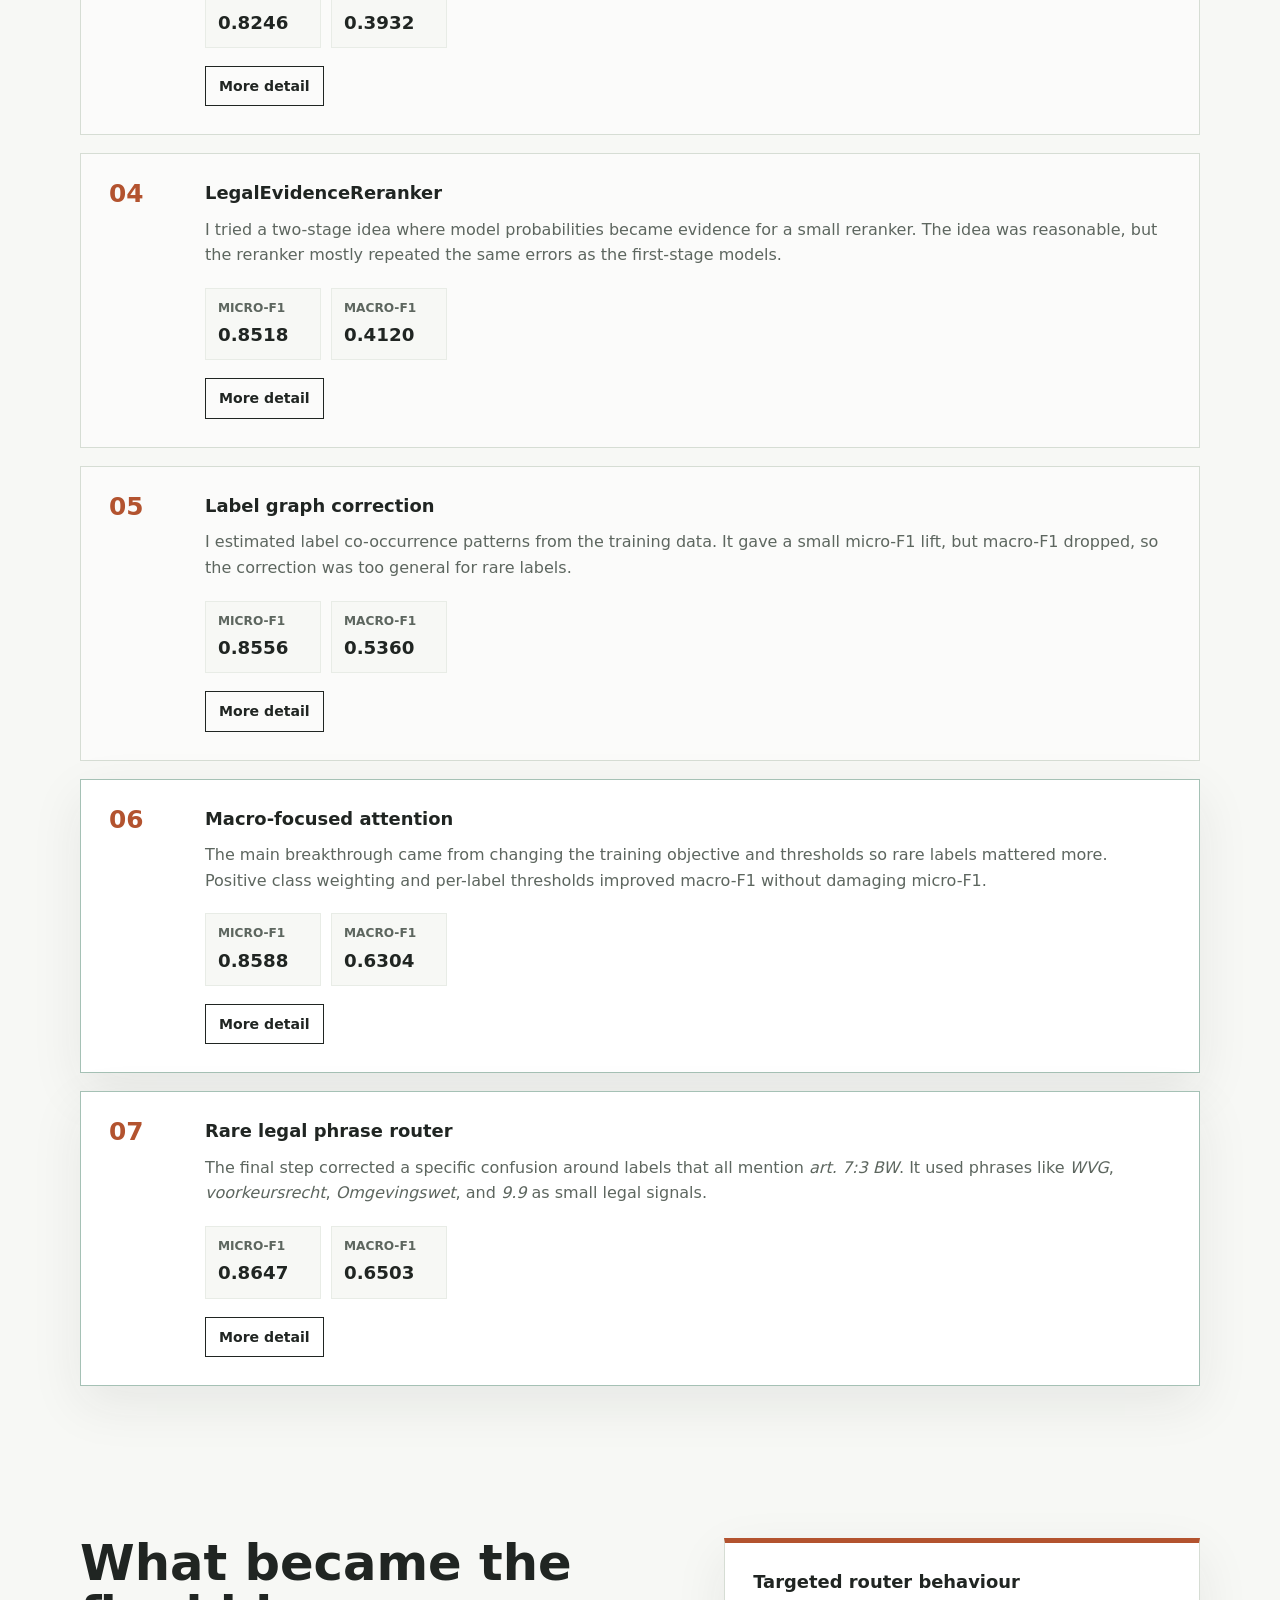
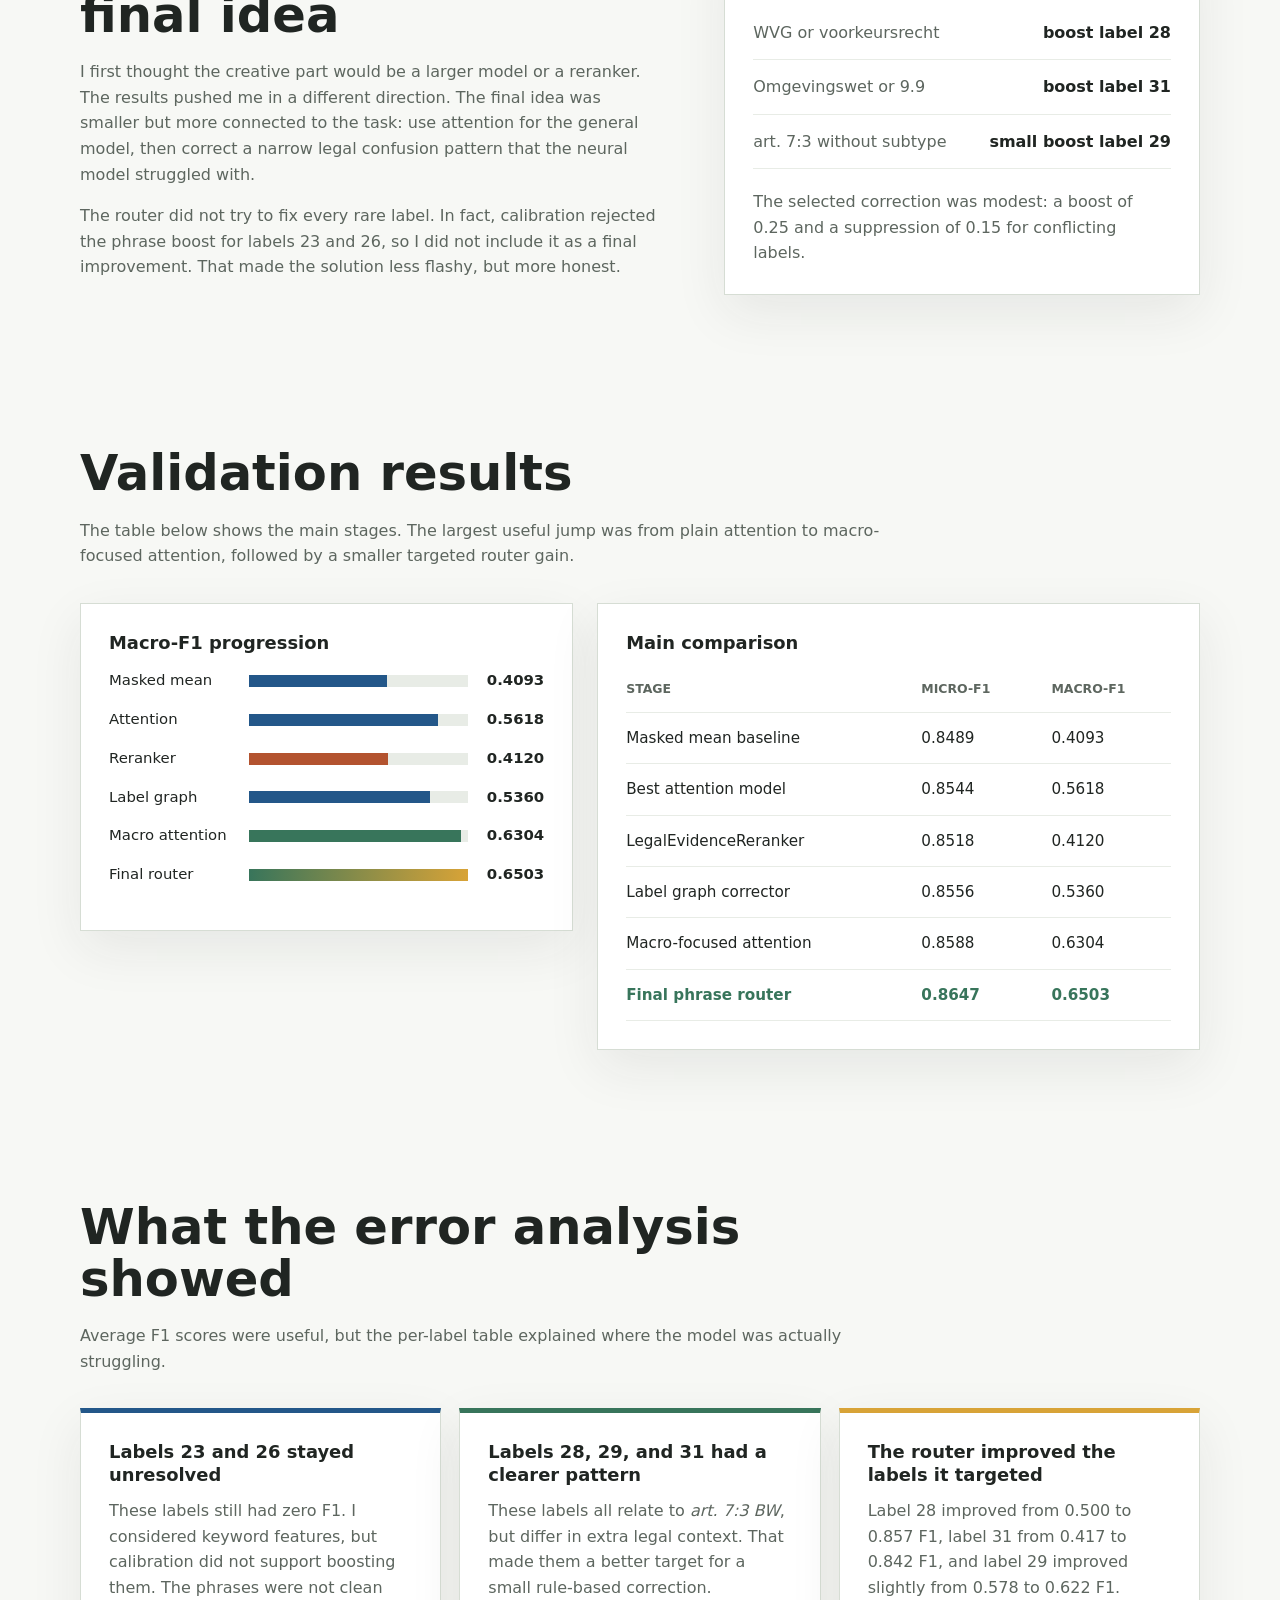
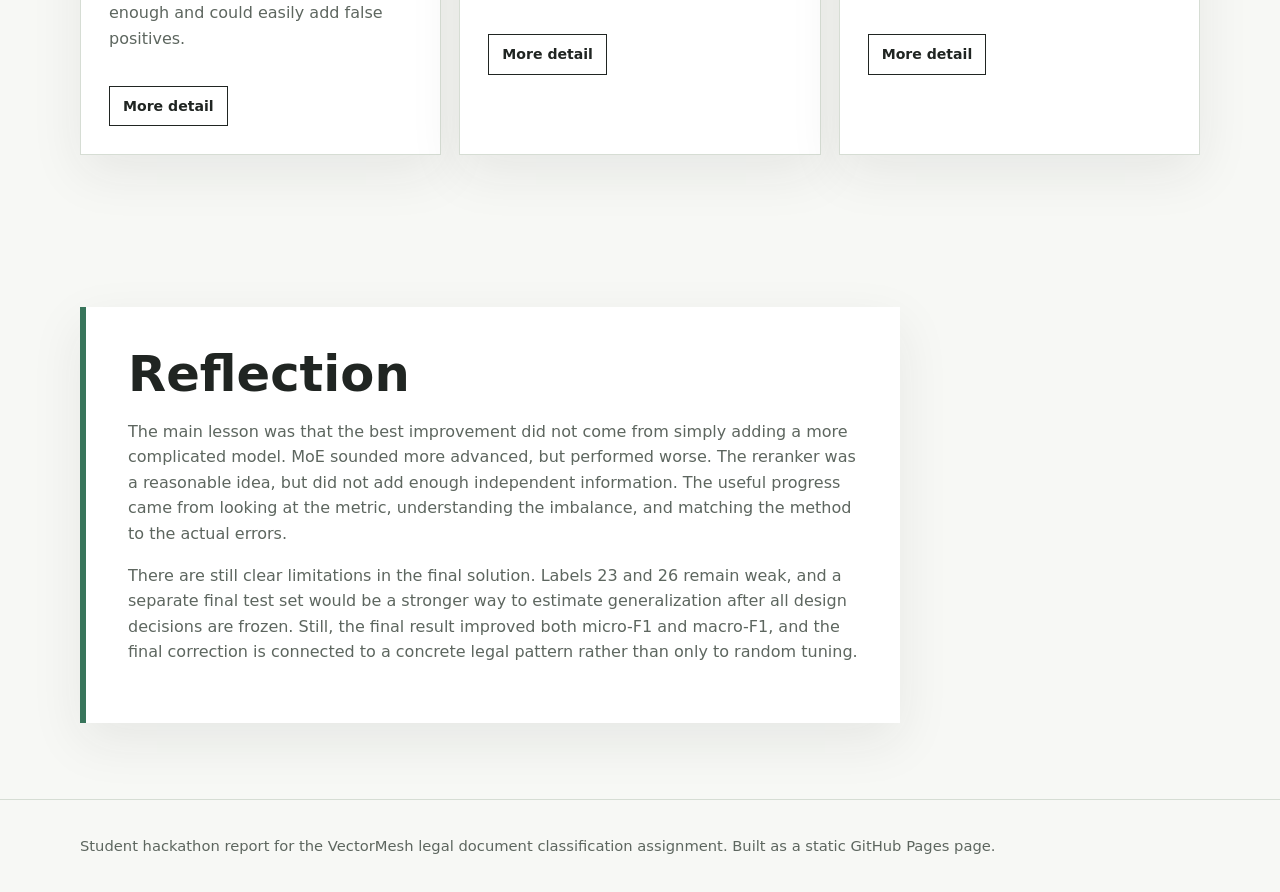
==== commit 9c62bbb9: "Refine limitations wording" ====
--- a/index.html
+++ b/index.html
@@ -466,7 +466,7 @@
           to the actual errors.
         </p>
         <p>
-          I would not claim the final solution is perfect. Labels 23 and 26 remain weak, and a
+          There are still clear limitations in the final solution. Labels 23 and 26 remain weak, and a
           separate final test set would be a stronger way to estimate generalization after all
           design decisions are frozen. Still, the final result improved both micro-F1 and
           macro-F1, and the final correction is connected to a concrete legal pattern rather
